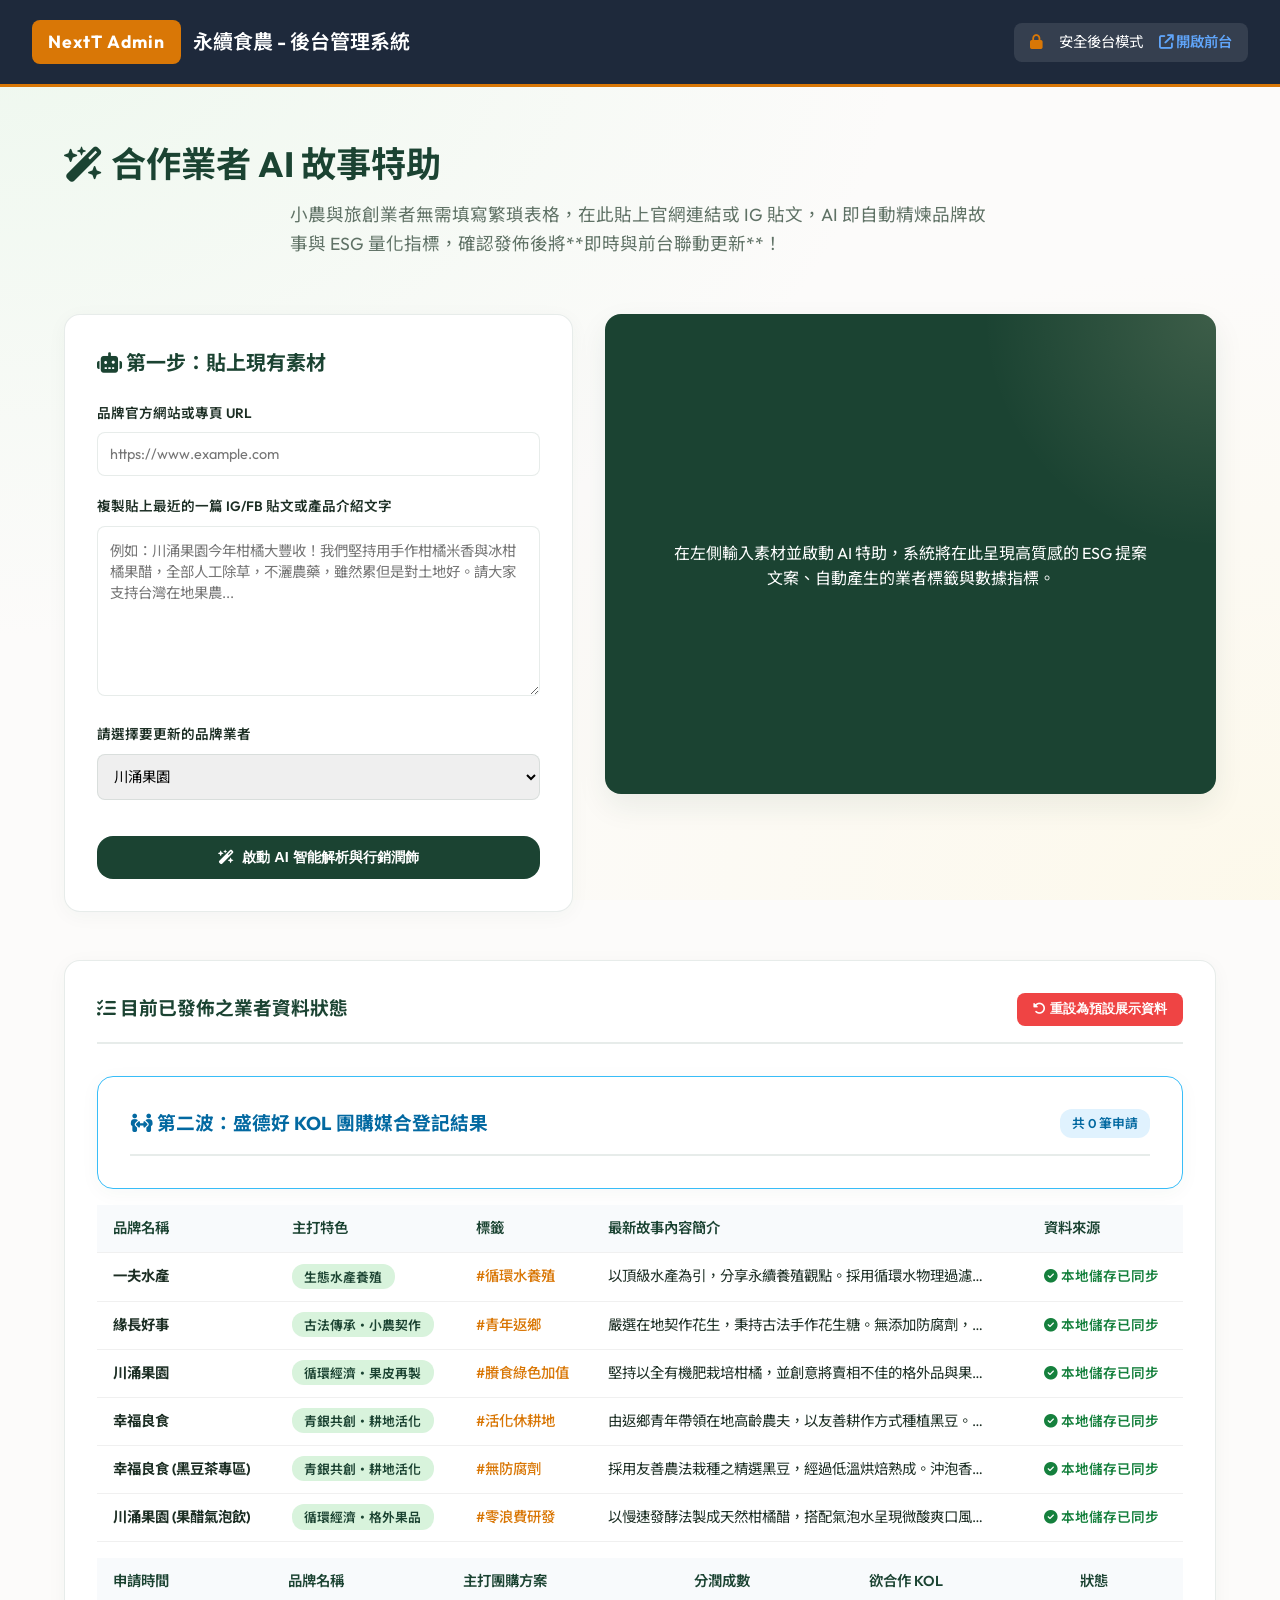
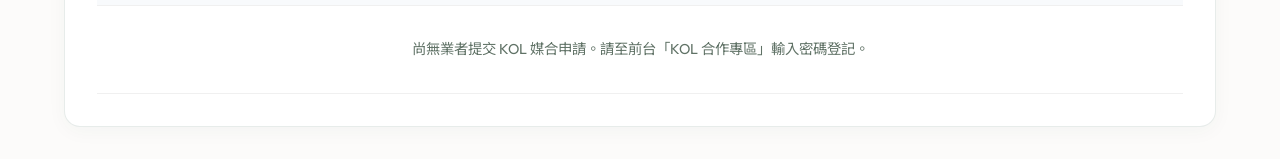
==== admin.html @ 6b3a1a7a "Initial commit - NextT sustainable salon" ====
<!DOCTYPE html>
<html lang="zh-TW">
<head>
    <meta charset="UTF-8">
    <meta name="viewport" content="width=device-width, initial-scale=1.0">
    <title>【後台管理】NextT 永續食農 AI 故事特助</title>
    <link rel="stylesheet" href="style.css">
    <!-- FontAwesome for icons -->
    <link rel="stylesheet" href="https://cdnjs.cloudflare.com/ajax/libs/font-awesome/6.4.0/css/all.min.css">
    <style>
        /* Admin-specific layout adjustments */
        .admin-header {
            background: #1e293b;
            color: white;
            border-bottom: 3px solid var(--accent-orange);
        }
        .admin-header .logo-badge {
            background: var(--accent-orange);
        }
        .admin-header .logo-title {
            color: white;
        }
        .admin-container {
            max-width: 1200px;
            margin: 2rem auto;
            padding: 0 1.5rem;
        }
        .admin-nav-info {
            display: flex;
            align-items: center;
            gap: 1rem;
            font-size: 0.9rem;
            background: rgba(255,255,255,0.1);
            padding: 0.5rem 1rem;
            border-radius: var(--radius-sm);
        }
        .current-brands-list {
            margin-top: 3rem;
            background: white;
            border: 1px solid var(--border-color);
            border-radius: var(--radius-md);
            padding: 2rem;
            box-shadow: var(--shadow-subtle);
        }
        .brands-table {
            width: 100%;
            border-collapse: collapse;
            margin-top: 1rem;
            font-size: 0.9rem;
        }
        .brands-table th, .brands-table td {
            text-align: left;
            padding: 0.75rem 1rem;
            border-bottom: 1px solid #f0f0f0;
        }
        .brands-table th {
            background: #f8fafc;
            color: var(--primary);
            font-weight: 600;
        }
        .reset-btn {
            background: #ef4444;
            color: white;
            padding: 0.5rem 1rem;
            border-radius: var(--radius-sm);
            border: none;
            cursor: pointer;
            font-size: 0.8rem;
            font-weight: 600;
            transition: var(--transition-smooth);
        }
        .reset-btn:hover {
            background: #dc2626;
        }
    </style>
</head>
<body>

    <header class="admin-header">
        <div class="logo-container">
            <span class="logo-badge">NextT Admin</span>
            <span class="logo-title">永續食農 - 後台管理系統</span>
        </div>
        <div class="admin-nav-info">
            <i class="fa-solid fa-lock" style="color: var(--accent-orange);"></i>
            <span>安全後台模式</span>
            <a href="index.html" target="_blank" style="color: #60a5fa; text-decoration: none; font-weight: 600;">
                <i class="fa-solid fa-arrow-up-right-from-square"></i> 開啟前台
            </a>
        </div>
    </header>

    <div class="admin-container">
        <div class="hero" style="margin-bottom: 2rem; text-align: left; padding: 1.5rem 0;">
            <h1 style="font-size: 2.2rem; color: var(--primary);"><i class="fa-solid fa-wand-magic-sparkles"></i> 合作業者 AI 故事特助</h1>
            <p>小農與旅創業者無需填寫繁瑣表格，在此貼上官網連結或 IG 貼文，AI 即自動精煉品牌故事與 ESG 量化指標，確認發佈後將**即時與前台聯動更新**！</p>
        </div>
        
        <div class="ai-portal-grid">
            <!-- Inputs -->
            <div class="ai-input-card">
                <h3><i class="fa-solid fa-robot"></i> 第一步：貼上現有素材</h3>
                <div class="form-group">
                    <label for="ai-web-url">品牌官方網站或專頁 URL</label>
                    <input type="url" class="form-input-text" id="ai-web-url" placeholder="https://www.example.com">
                </div>
                <div class="form-group">
                    <label for="ai-ig-post">複製貼上最近的一篇 IG/FB 貼文或產品介紹文字</label>
                    <textarea class="form-input-text" id="ai-ig-post" rows="8" placeholder="例如：川涌果園今年柑橘大豐收！我們堅持用手作柑橘米香與冰柑橘果醋，全部人工除草，不灑農藥，雖然累但是對土地好。請大家支持台灣在地果農..."></textarea>
                </div>
                
                <!-- Target Brand Selector -->
                <div class="form-group" style="margin-top: 1rem;">
                    <label for="ai-brand-target">請選擇要更新的品牌業者</label>
                    <select class="form-input-text" id="ai-brand-target">
                        <option value="chuanyong">川涌果園</option>
                        <option value="yufu">一夫水產</option>
                        <option value="yunchang">緣長好事</option>
                        <option value="xingfu">幸福良食</option>
                        <option value="xingfu-tea">幸福良食 (黑豆茶)</option>
                        <option value="chuanyong-vinegar">川涌果園 (果醋)</option>
                    </select>
                </div>
                
                <button class="btn btn-primary" id="ai-run-btn" style="width: 100%; margin-top: 1rem;">
                    <i class="fa-solid fa-wand-magic-sparkles"></i> 啟動 AI 智能解析與行銷潤飾
                </button>
            </div>
            
            <!-- Output Display -->
            <div class="ai-output-card" id="ai-output-card">
                <!-- Empty State -->
                <div class="ai-empty-state" id="ai-empty-state">
                    <i class="fa-solid fa-sparkles"></i>
                    <p>在左側輸入素材並啟動 AI 特助，系統將在此呈現高質感的 ESG 提案文案、自動產生的業者標籤與數據指標。</p>
                </div>
                
                <!-- Loading State -->
                <div class="ai-loading-state" id="ai-loading-state">
                    <div class="ai-loading-spinner"></div>
                    <h4>AI 正在閱讀您的官網與分析 IG 貼文...</h4>
                    <p style="font-size: 0.85rem; opacity: 0.8; margin-top: 0.5rem;">提取核心價值 -> 精煉 B2B 文案 -> 對應 ESG 量化指標</p>
                </div>
                
                <!-- Results State -->
                <div class="ai-results-state" id="ai-results-state">
                    <div class="ai-output-title">
                        <i class="fa-solid fa-circle-check" style="color: var(--accent-orange-light);"></i> AI 智能生成品牌報告
                    </div>
                    
                    <div class="diff-container">
                        <div class="diff-label">原輸入素材摘要</div>
                        <div class="diff-content" id="ai-original-summary" style="opacity: 0.7; font-size: 0.85rem;"></div>
                    </div>
                    
                    <div class="diff-container">
                        <div class="diff-label">AI 潤飾後：B2B & ESG 故事行銷文案</div>
                        <div class="diff-content" id="ai-refined-story" style="font-weight: 500;"></div>
                    </div>
                    
                    <div class="diff-container">
                        <div class="diff-label">AI 自動萃取的 ESG 特色標籤</div>
                        <div class="diff-tags" id="ai-generated-tags"></div>
                    </div>
                    
                    <div class="diff-container">
                        <div class="diff-label">AI 量化 ESG 目標對應</div>
                        <div class="diff-content" id="ai-esg-goals" style="font-size: 0.85rem;"></div>
                    </div>
                    
                    <button class="btn btn-accent" id="ai-save-btn" style="align-self: flex-end;">
                        <i class="fa-solid fa-cloud-arrow-up"></i> 確認發佈並更新前台
                    </button>
                </div>
            </div>
        </div>

        <!-- Brands Management Dashboard -->
        <div class="current-brands-list">
            <div style="display: flex; justify-content: space-between; align-items: center; border-bottom: 2px solid var(--border-color); padding-bottom: 1rem;">
                <h3 style="color: var(--primary);"><i class="fa-solid fa-list-check"></i> 目前已發佈之業者資料狀態</h3>
                <button class="reset-btn" id="reset-db-btn"><i class="fa-solid fa-rotate-left"></i> 重設為預設展示資料</button>
            </div>
            
            <table class="brands-table">
                <thead>
                    <tr>
                        <th>品牌名稱</th>
                        <th>主打特色</th>
                        <th>標籤</th>
                        <th>最新故事內容簡介</th>
                        <th>資料來源</th>
                    </tr>
                </thead>
                <tbody id="admin-brands-table-body">
                    <!-- Loaded dynamically -->
                </tbody>
        </div>

        <!-- KOL Matchmaking Requests Table -->
        <div class="current-brands-list" style="margin-top: 2rem; border-color: #38bdf8;">
            <div style="display: flex; justify-content: space-between; align-items: center; border-bottom: 2px solid var(--border-color); padding-bottom: 1rem;">
                <h3 style="color: #0369a1;"><i class="fa-solid fa-people-arrows"></i> 第二波：盛德好 KOL 團購媒合登記結果</h3>
                <span style="font-size: 0.8rem; background: #e0f2fe; color: #0369a1; padding: 0.25rem 0.75rem; border-radius: 12px; font-weight: 600;" id="kol-reg-count">共 0 筆申請</span>
            </div>
            
            <table class="brands-table">
                <thead>
                    <tr>
                        <th>申請時間</th>
                        <th>品牌名稱</th>
                        <th>主打團購方案</th>
                        <th>分潤成數</th>
                        <th>欲合作 KOL</th>
                        <th>狀態</th>
                    </tr>
                </thead>
                <tbody id="admin-kol-table-body">
                    <tr>
                        <td colspan="6" style="text-align: center; color: var(--text-muted); padding: 2rem;">尚無業者提交 KOL 媒合申請。請至前台「KOL合作專區」輸入密碼登記。</td>
                    </tr>
                </tbody>
            </table>
        </div>
    </div>

    <script src="app.js"></script>
</body>
</html>
---- style.css ----
/* Design System & Base Styles for NextT Sustainable Table Showcase */
@import url('https://fonts.googleapis.com/css2?family=Outfit:wght@300;400;500;600;700&family=Noto+Sans+TC:wght@300;400;500;700&display=swap');

:root {
    --font-primary: 'Outfit', 'Noto Sans TC', sans-serif;
    
    /* Color Palette - Premium Organic & Earthy */
    --bg-main: #fcfbfa;
    --bg-card: rgba(255, 255, 255, 0.75);
    --bg-dark-card: #152918;
    --primary: #1b4332;       /* Deep Forest Green */
    --primary-medium: #2d6a4f;
    --primary-light: #d8f3dc;
    --primary-glow: rgba(45, 106, 79, 0.15);
    --accent-orange: #d97706;  /* Amber/Orange for accents */
    --accent-orange-light: #fef3c7;
    --text-main: #1c2e24;
    --text-muted: #607266;
    --text-light: #ffffff;
    --border-color: rgba(27, 67, 50, 0.1);
    
    /* UI Tokens */
    --radius-sm: 8px;
    --radius-md: 16px;
    --radius-lg: 24px;
    --transition-smooth: all 0.3s cubic-bezier(0.4, 0, 0.2, 1);
    --shadow-subtle: 0 4px 20px rgba(27, 67, 50, 0.04);
    --shadow-medium: 0 12px 30px rgba(27, 67, 50, 0.08);
    --glass-blur: blur(12px);
}

* {
    margin: 0;
    padding: 0;
    box-sizing: border-box;
}

body {
    font-family: var(--font-primary);
    background-color: var(--bg-main);
    color: var(--text-main);
    line-height: 1.6;
    overflow-x: hidden;
    background-image: 
        radial-gradient(at 0% 0%, rgba(216, 243, 220, 0.4) 0px, transparent 50%),
        radial-gradient(at 100% 100%, rgba(254, 243, 199, 0.3) 0px, transparent 50%);
    background-attachment: fixed;
}

/* Header & Navigation */
header {
    background: rgba(252, 251, 250, 0.8);
    backdrop-filter: var(--glass-blur);
    border-bottom: 1px solid var(--border-color);
    position: sticky;
    top: 0;
    z-index: 100;
    padding: 1.25rem 2rem;
    display: flex;
    justify-content: space-between;
    align-items: center;
}

.logo-container {
    display: flex;
    align-items: center;
    gap: 0.75rem;
}

.logo-badge {
    background: var(--primary);
    color: var(--text-light);
    font-weight: 700;
    padding: 0.5rem 1rem;
    border-radius: var(--radius-sm);
    font-size: 1.1rem;
    letter-spacing: 1px;
}

.logo-title {
    font-size: 1.25rem;
    font-weight: 600;
    color: var(--primary);
}

nav {
    display: flex;
    gap: 0.5rem;
    background: rgba(27, 67, 50, 0.05);
    padding: 0.35rem;
    border-radius: var(--radius-md);
}

.nav-tab {
    padding: 0.6rem 1.25rem;
    border: none;
    background: transparent;
    color: var(--text-muted);
    font-weight: 500;
    font-size: 0.95rem;
    cursor: pointer;
    border-radius: calc(var(--radius-md) - 4px);
    transition: var(--transition-smooth);
    display: flex;
    align-items: center;
    gap: 0.5rem;
}

.nav-tab:hover {
    color: var(--primary);
}

.nav-tab.active {
    background: var(--text-light);
    color: var(--primary);
    box-shadow: var(--shadow-subtle);
}

/* Main Container */
main {
    max-width: 1400px;
    margin: 0 auto;
    padding: 2rem;
}

.tab-content {
    display: none;
}

.tab-content.active {
    display: block;
    animation: fadeIn 0.5s ease;
}

@keyframes fadeIn {
    from { opacity: 0; transform: translateY(10px); }
    to { opacity: 1; transform: translateY(0); }
}

/* Hero Section */
.hero {
    text-align: center;
    margin-bottom: 3rem;
    padding: 2.5rem 1rem;
}

.hero h1 {
    font-size: 2.75rem;
    font-weight: 700;
    color: var(--primary);
    margin-bottom: 1rem;
    line-height: 1.2;
}

.hero p {
    font-size: 1.1rem;
    color: var(--text-muted);
    max-width: 700px;
    margin: 0 auto;
}

/* Interactive Table Section */
.interactive-table-section {
    background: var(--bg-card);
    backdrop-filter: var(--glass-blur);
    border: 1px solid var(--border-color);
    border-radius: var(--radius-lg);
    padding: 3rem;
    margin-bottom: 3rem;
    box-shadow: var(--shadow-medium);
    position: relative;
    overflow: hidden;
}

.table-title-box {
    text-align: center;
    margin-bottom: 2rem;
}

.table-title-box h2 {
    font-size: 1.75rem;
    color: var(--primary);
}

/* Dining Table SVG & Hotspot Layout */
.dining-table-container {
    position: relative;
    width: 100%;
    max-width: 800px;
    height: 400px;
    margin: 0 auto;
    background: radial-gradient(circle, #f2efe9 30%, transparent 70%);
    border-radius: 50%;
    display: flex;
    justify-content: center;
    align-items: center;
    border: 8px solid rgba(27, 67, 50, 0.03);
}

.table-surface {
    position: absolute;
    width: 90%;
    height: 90%;
    border-radius: 50%;
    background: #faf7f2;
    border: 2px dashed rgba(27, 67, 50, 0.15);
    box-shadow: inset 0 0 40px rgba(27, 67, 50, 0.05);
    display: flex;
    justify-content: center;
    align-items: center;
}

.center-decor {
    width: 120px;
    height: 120px;
    border-radius: 50%;
    background: #e9e3d9;
    border: 2px solid rgba(27, 67, 50, 0.08);
    display: flex;
    flex-direction: column;
    justify-content: center;
    align-items: center;
    text-align: center;
    font-size: 0.8rem;
    font-weight: 500;
    color: var(--primary-medium);
}

.center-decor i {
    font-size: 1.5rem;
    margin-bottom: 0.25rem;
}

/* Hotspots on the Table */
.hotspot {
    position: absolute;
    width: 60px;
    height: 60px;
    border-radius: 50%;
    background: var(--text-light);
    border: 2px solid var(--primary-medium);
    cursor: pointer;
    transition: var(--transition-smooth);
    display: flex;
    justify-content: center;
    align-items: center;
    box-shadow: 0 4px 15px rgba(27, 67, 50, 0.1);
    z-index: 10;
}

.hotspot:hover, .hotspot.active {
    transform: scale(1.15);
    border-color: var(--accent-orange);
    box-shadow: 0 0 20px rgba(217, 119, 6, 0.4);
}

.hotspot-icon {
    font-size: 1.5rem;
}

.hotspot-label {
    position: absolute;
    bottom: -28px;
    white-space: nowrap;
    background: var(--primary);
    color: var(--text-light);
    font-size: 0.75rem;
    padding: 0.2rem 0.6rem;
    border-radius: 12px;
    font-weight: 500;
    opacity: 0.85;
    transition: var(--transition-smooth);
}

.hotspot:hover .hotspot-label, .hotspot.active .hotspot-label {
    background: var(--accent-orange);
    opacity: 1;
}

/* Specific positions on circular table */
.hs-shrimp { top: 15%; left: 25%; }
.hs-peanut { top: 15%; right: 25%; }
.hs-rice { bottom: 15%; left: 22%; }
.hs-blackbean { bottom: 15%; right: 22%; }
.hs-tea { top: 45%; right: 8%; }
.hs-vinegar { top: 45%; left: 8%; }

/* Info display block next to table */
.table-interactive-row {
    display: grid;
    grid-template-columns: 1.5fr 1fr;
    gap: 3rem;
    align-items: center;
}

@media (max-width: 1000px) {
    .table-interactive-row {
        grid-template-columns: 1fr;
        gap: 2rem;
    }
}

.brand-detail-card {
    background: #ffffff;
    border: 1px solid var(--border-color);
    border-radius: var(--radius-md);
    padding: 2rem;
    min-height: 320px;
    display: flex;
    flex-direction: column;
    justify-content: space-between;
    box-shadow: var(--shadow-subtle);
    transition: var(--transition-smooth);
}

.brand-detail-header {
    display: flex;
    justify-content: space-between;
    align-items: start;
    margin-bottom: 1rem;
}

.brand-badge {
    background: var(--primary-light);
    color: var(--primary);
    padding: 0.3rem 0.8rem;
    border-radius: 12px;
    font-size: 0.8rem;
    font-weight: 600;
}

.brand-detail-card h3 {
    font-size: 1.5rem;
    color: var(--primary);
    margin-top: 0.5rem;
}

.brand-detail-card p.description {
    color: var(--text-muted);
    font-size: 0.95rem;
    margin-bottom: 1.5rem;
    flex-grow: 1;
}

.brand-esg-metrics {
    display: flex;
    gap: 1rem;
    margin-bottom: 1.5rem;
    padding: 0.75rem;
    background: rgba(27, 67, 50, 0.03);
    border-radius: var(--radius-sm);
}

.metric-pill {
    flex: 1;
    text-align: center;
}

.metric-pill-val {
    font-weight: 700;
    color: var(--accent-orange);
    font-size: 1.1rem;
}

.metric-pill-lbl {
    font-size: 0.7rem;
    color: var(--text-muted);
}

.brand-card-footer {
    display: flex;
    gap: 0.75rem;
}

/* Buttons */
.btn {
    padding: 0.75rem 1.5rem;
    border-radius: var(--radius-md);
    font-weight: 600;
    font-size: 0.9rem;
    cursor: pointer;
    border: none;
    transition: var(--transition-smooth);
    display: inline-flex;
    align-items: center;
    justify-content: center;
    gap: 0.5rem;
    text-decoration: none;
}

.btn-primary {
    background: var(--primary);
    color: var(--text-light);
}

.btn-primary:hover {
    background: var(--primary-medium);
    transform: translateY(-2px);
    box-shadow: 0 4px 15px rgba(27, 67, 50, 0.2);
}

.btn-outline {
    background: transparent;
    border: 1px solid var(--primary);
    color: var(--primary);
}

.btn-outline:hover {
    background: rgba(27, 67, 50, 0.05);
}

.btn-accent {
    background: var(--accent-orange);
    color: var(--text-light);
}

.btn-accent:hover {
    background: #c2410c;
    transform: translateY(-2px);
    box-shadow: 0 4px 15px rgba(217, 119, 6, 0.2);
}

/* Catalog and Cart Split */
.catalog-container {
    display: grid;
    grid-template-columns: 2.2fr 1fr;
    gap: 2rem;
    align-items: start;
}

@media (max-width: 1000px) {
    .catalog-container {
        grid-template-columns: 1fr;
    }
}

.product-grid {
    display: grid;
    grid-template-columns: repeat(auto-fill, minmax(280px, 1fr));
    gap: 1.5rem;
}

.product-card {
    background: #ffffff;
    border: 1px solid var(--border-color);
    border-radius: var(--radius-md);
    overflow: hidden;
    box-shadow: var(--shadow-subtle);
    transition: var(--transition-smooth);
    display: flex;
    flex-direction: column;
}

.product-card:hover {
    transform: translateY(-6px);
    box-shadow: var(--shadow-medium);
}

.product-image {
    height: 180px;
    background: #f0f2f0;
    position: relative;
    overflow: hidden;
    display: flex;
    align-items: center;
    justify-content: center;
}

.product-image img {
    width: 100%;
    height: 100%;
    object-fit: cover;
}

.video-badge-overlay {
    position: absolute;
    top: 10px;
    right: 10px;
    background: rgba(220, 38, 38, 0.9);
    color: white;
    padding: 0.25rem 0.5rem;
    border-radius: 4px;
    font-size: 0.7rem;
    font-weight: 600;
    display: flex;
    align-items: center;
    gap: 0.25rem;
    cursor: pointer;
}

.product-info {
    padding: 1.25rem;
    display: flex;
    flex-direction: column;
    flex-grow: 1;
}

.product-brand {
    font-size: 0.75rem;
    color: var(--text-muted);
    font-weight: 600;
    text-transform: uppercase;
    letter-spacing: 0.5px;
}

.product-title {
    font-size: 1.15rem;
    color: var(--primary);
    margin: 0.25rem 0 0.5rem 0;
    font-weight: 600;
}

.product-desc {
    font-size: 0.85rem;
    color: var(--text-muted);
    margin-bottom: 1rem;
    flex-grow: 1;
}

.product-esg-lbl {
    background: #f4f6f4;
    color: var(--primary-medium);
    padding: 0.2rem 0.5rem;
    border-radius: 4px;
    font-size: 0.75rem;
    display: inline-block;
    align-self: flex-start;
    margin-bottom: 1rem;
    border: 1px solid rgba(27, 67, 50, 0.05);
}

.product-footer {
    display: flex;
    justify-content: space-between;
    align-items: center;
}

.product-price {
    font-size: 1.2rem;
    font-weight: 700;
    color: var(--text-main);
}

/* Cart Panel */
.cart-panel {
    background: var(--bg-card);
    backdrop-filter: var(--glass-blur);
    border: 1px solid var(--border-color);
    border-radius: var(--radius-md);
    padding: 1.5rem;
    box-shadow: var(--shadow-medium);
    position: sticky;
    top: 100px;
}

.cart-header {
    border-bottom: 1px solid var(--border-color);
    padding-bottom: 1rem;
    margin-bottom: 1rem;
    display: flex;
    justify-content: space-between;
    align-items: center;
}

.cart-title {
    font-size: 1.15rem;
    color: var(--primary);
    font-weight: 600;
}

.cart-count {
    background: var(--accent-orange);
    color: white;
    padding: 0.15rem 0.5rem;
    border-radius: 10px;
    font-size: 0.75rem;
    font-weight: 600;
}

.cart-items {
    max-height: 240px;
    overflow-y: auto;
    margin-bottom: 1.5rem;
}

.cart-item {
    display: grid;
    grid-template-columns: 2.5fr 1fr;
    gap: 0.5rem;
    padding: 0.75rem 0;
    border-bottom: 1px solid rgba(27, 67, 50, 0.05);
    align-items: center;
}

.cart-item-name {
    font-size: 0.85rem;
    font-weight: 500;
}

.cart-item-action {
    display: flex;
    align-items: center;
    justify-content: flex-end;
    gap: 0.5rem;
}

.cart-remove-btn {
    border: none;
    background: transparent;
    color: #ef4444;
    cursor: pointer;
    font-size: 0.8rem;
}

.cart-impact-meter {
    background: var(--primary-light);
    border-radius: var(--radius-sm);
    padding: 1rem;
    margin-bottom: 1.5rem;
    border: 1px solid rgba(27, 67, 50, 0.1);
}

.cart-impact-title {
    font-size: 0.85rem;
    font-weight: 600;
    color: var(--primary);
    margin-bottom: 0.5rem;
    display: flex;
    align-items: center;
    gap: 0.25rem;
}

.cart-impact-list {
    font-size: 0.8rem;
    color: var(--text-main);
    list-style: none;
}

.cart-impact-list li {
    margin-bottom: 0.25rem;
    display: flex;
    justify-content: space-between;
}

.cart-checkout-box {
    display: flex;
    flex-direction: column;
    gap: 0.75rem;
}

.cart-input {
    width: 100%;
    padding: 0.6rem;
    border: 1px solid var(--border-color);
    border-radius: var(--radius-sm);
    font-size: 0.85rem;
    font-family: var(--font-primary);
}

/* Video Modal */
.modal {
    display: none;
    position: fixed;
    top: 0;
    left: 0;
    width: 100%;
    height: 100%;
    background: rgba(27, 67, 50, 0.6);
    backdrop-filter: blur(4px);
    z-index: 1000;
    justify-content: center;
    align-items: center;
    padding: 1rem;
}

.modal.active {
    display: flex;
}

.modal-content {
    background: white;
    border-radius: var(--radius-md);
    width: 100%;
    max-width: 700px;
    overflow: hidden;
    box-shadow: 0 20px 50px rgba(0,0,0,0.3);
    position: relative;
}

.modal-close {
    position: absolute;
    top: 15px;
    right: 15px;
    background: rgba(0,0,0,0.5);
    border: none;
    color: white;
    width: 32px;
    height: 32px;
    border-radius: 50%;
    cursor: pointer;
    display: flex;
    align-items: center;
    justify-content: center;
    font-size: 1rem;
    z-index: 10;
    transition: var(--transition-smooth);
}

.modal-close:hover {
    background: var(--accent-orange);
}

.video-container {
    position: relative;
    padding-bottom: 56.25%; /* 16:9 */
    height: 0;
}

.video-container iframe {
    position: absolute;
    top: 0;
    left: 0;
    width: 100%;
    height: 100%;
}

/* Dashboard Section */
.dashboard-grid {
    display: grid;
    grid-template-columns: repeat(4, 1fr);
    gap: 1.5rem;
    margin-bottom: 3rem;
}

@media (max-width: 1100px) {
    .dashboard-grid {
        grid-template-columns: repeat(2, 1fr);
    }
}

@media (max-width: 600px) {
    .dashboard-grid {
        grid-template-columns: 1fr;
    }
}

.dash-card {
    background: #ffffff;
    border: 1px solid var(--border-color);
    border-radius: var(--radius-md);
    padding: 1.5rem;
    box-shadow: var(--shadow-subtle);
    display: flex;
    flex-direction: column;
    justify-content: space-between;
    transition: var(--transition-smooth);
}

.dash-card:hover {
    transform: translateY(-4px);
    box-shadow: var(--shadow-medium);
}

.dash-card-header {
    display: flex;
    justify-content: space-between;
    align-items: center;
    color: var(--text-muted);
    font-size: 0.85rem;
    font-weight: 500;
}

.dash-card-icon {
    font-size: 1.5rem;
    color: var(--primary-medium);
}

.dash-card-body {
    margin: 1rem 0;
}

.dash-card-val {
    font-size: 2.25rem;
    font-weight: 700;
    color: var(--primary);
    line-height: 1.1;
}

.dash-card-unit {
    font-size: 0.9rem;
    color: var(--text-muted);
    font-weight: 400;
    margin-left: 0.25rem;
}

.dash-card-footer {
    font-size: 0.75rem;
    color: var(--primary-medium);
    display: flex;
    align-items: center;
    gap: 0.25rem;
}

.dashboard-row-two {
    display: grid;
    grid-template-columns: 1fr 1fr;
    gap: 2rem;
}

@media (max-width: 900px) {
    .dashboard-row-two {
        grid-template-columns: 1fr;
    }
}

.chart-card {
    background: #ffffff;
    border: 1px solid var(--border-color);
    border-radius: var(--radius-md);
    padding: 2rem;
    box-shadow: var(--shadow-subtle);
    min-height: 350px;
}

.chart-card h3 {
    color: var(--primary);
    font-size: 1.15rem;
    margin-bottom: 1.5rem;
}

.mock-bar-chart {
    display: flex;
    flex-direction: column;
    gap: 1.25rem;
    margin-top: 1rem;
}

.bar-row {
    display: flex;
    flex-direction: column;
    gap: 0.35rem;
}

.bar-label-container {
    display: flex;
    justify-content: space-between;
    font-size: 0.85rem;
}

.bar-bg {
    height: 12px;
    background: #f0f2f0;
    border-radius: 6px;
    overflow: hidden;
}

.bar-fill {
    height: 100%;
    background: var(--primary-medium);
    border-radius: 6px;
    width: 0;
    transition: width 1s cubic-bezier(0.4, 0, 0.2, 1);
}

.bar-fill-orange {
    background: var(--accent-orange);
}

/* AI Portal Section */
.ai-portal-grid {
    display: grid;
    grid-template-columns: 1fr 1.2fr;
    gap: 2rem;
    align-items: start;
}

@media (max-width: 1000px) {
    .ai-portal-grid {
        grid-template-columns: 1fr;
    }
}

.ai-input-card {
    background: #ffffff;
    border: 1px solid var(--border-color);
    border-radius: var(--radius-md);
    padding: 2rem;
    box-shadow: var(--shadow-subtle);
}

.ai-input-card h3 {
    color: var(--primary);
    font-size: 1.25rem;
    margin-bottom: 1.5rem;
}

.form-group {
    margin-bottom: 1.25rem;
}

.form-group label {
    display: block;
    font-size: 0.85rem;
    font-weight: 600;
    color: var(--text-main);
    margin-bottom: 0.5rem;
}

.form-input-text {
    width: 100%;
    padding: 0.75rem;
    border: 1px solid var(--border-color);
    border-radius: var(--radius-sm);
    font-family: var(--font-primary);
    font-size: 0.9rem;
    outline: none;
}

.form-input-text:focus {
    border-color: var(--primary-medium);
    box-shadow: 0 0 0 2px var(--primary-glow);
}

.ai-output-card {
    background: var(--primary);
    color: var(--text-light);
    border-radius: var(--radius-md);
    padding: 2rem;
    box-shadow: var(--shadow-medium);
    min-height: 480px;
    display: flex;
    flex-direction: column;
    justify-content: center;
    position: relative;
    overflow: hidden;
}

.ai-output-card::before {
    content: '';
    position: absolute;
    top: -50%;
    right: -50%;
    width: 100%;
    height: 100%;
    background: radial-gradient(circle, rgba(254, 243, 199, 0.15) 0%, transparent 60%);
    pointer-events: none;
}

.ai-empty-state {
    text-align: center;
    padding: 2rem;
}

.ai-empty-state i {
    font-size: 3rem;
    margin-bottom: 1rem;
    opacity: 0.8;
}

.ai-loading-state {
    display: none;
    text-align: center;
}

.ai-loading-spinner {
    border: 4px solid rgba(255,255,255,0.1);
    border-left: 4px solid white;
    border-radius: 50%;
    width: 40px;
    height: 40px;
    animation: spin 1s linear infinite;
    margin: 0 auto 1.5rem auto;
}

@keyframes spin {
    0% { transform: rotate(0deg); }
    100% { transform: rotate(360deg); }
}

.ai-results-state {
    display: none;
    flex-direction: column;
    gap: 1.5rem;
    animation: fadeIn 0.5s ease;
}

.ai-output-title {
    font-size: 1.5rem;
    font-weight: 700;
    border-bottom: 1px solid rgba(255,255,255,0.15);
    padding-bottom: 0.75rem;
}

.diff-container {
    background: rgba(255,255,255,0.06);
    border-radius: var(--radius-sm);
    padding: 1rem;
    border: 1px solid rgba(255,255,255,0.1);
}

.diff-label {
    font-size: 0.75rem;
    font-weight: 600;
    color: var(--accent-orange-light);
    margin-bottom: 0.25rem;
    text-transform: uppercase;
}

.diff-content {
    font-size: 0.9rem;
    line-height: 1.5;
}

.diff-tags {
    display: flex;
    flex-wrap: wrap;
    gap: 0.5rem;
    margin-top: 0.5rem;
}

.diff-tag-pill {
    background: rgba(255,255,255,0.15);
    padding: 0.2rem 0.6rem;
    border-radius: 12px;
    font-size: 0.75rem;
}
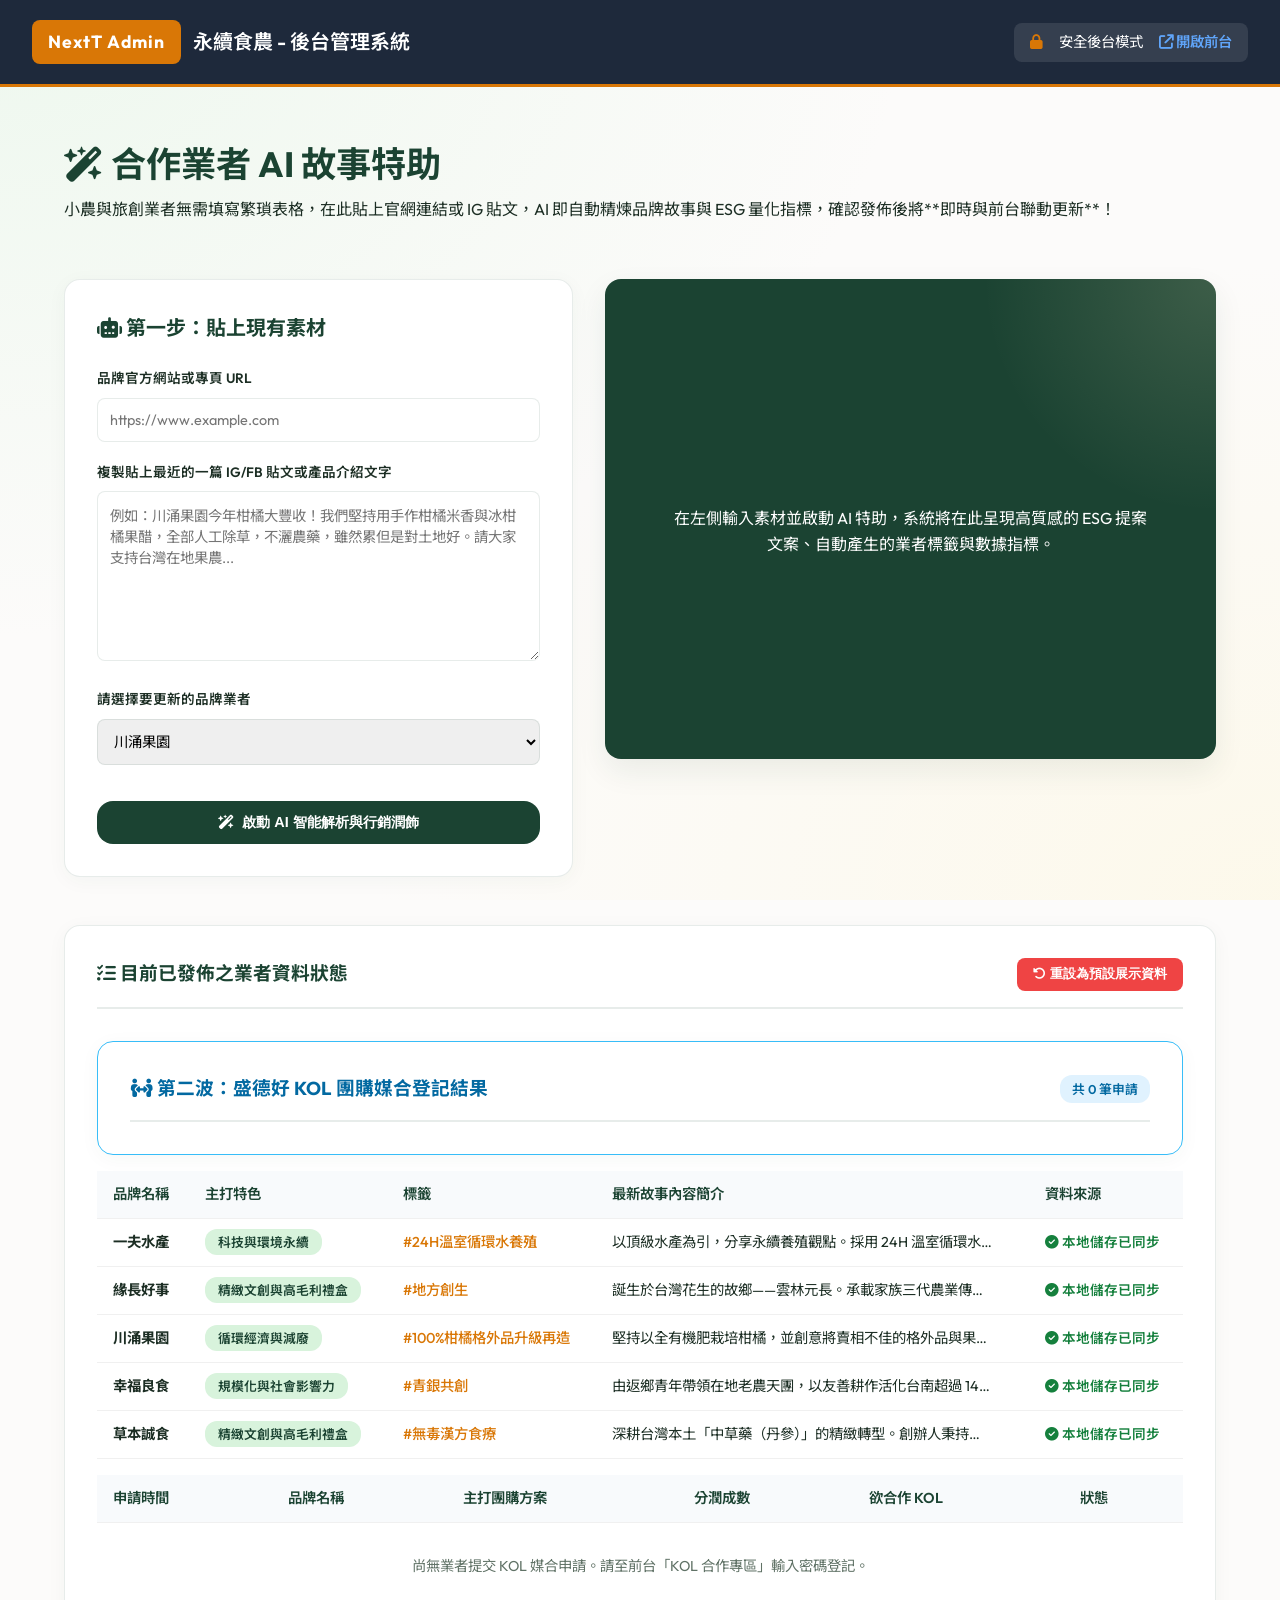
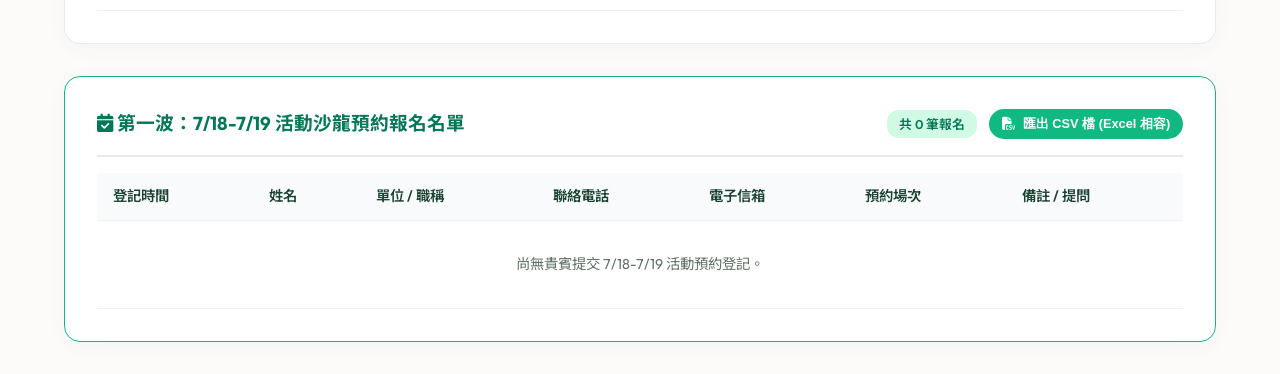
==== commit 10757f78: "Restructured homepage layout, integrated Salon rundown/RSVP/DMs, updated B2B 3+2 grid layout with he" ====
--- a/admin.html
+++ b/admin.html
@@ -4,6 +4,7 @@
     <meta charset="UTF-8">
     <meta name="viewport" content="width=device-width, initial-scale=1.0">
     <title>【後台管理】NextT 永續食農 AI 故事特助</title>
+    <meta name="robots" content="noindex, nofollow, noarchive">
     <link rel="stylesheet" href="style.css">
     <!-- FontAwesome for icons -->
     <link rel="stylesheet" href="https://cdnjs.cloudflare.com/ajax/libs/font-awesome/6.4.0/css/all.min.css">
@@ -222,6 +223,38 @@
                 </tbody>
             </table>
         </div>
+
+        <!-- RSVP Reservations Table -->
+        <div class="current-brands-list" style="margin-top: 2rem; border-color: #10b981;">
+            <div style="display: flex; justify-content: space-between; align-items: center; border-bottom: 2px solid var(--border-color); padding-bottom: 1rem;">
+                <h3 style="color: #047857;"><i class="fa-solid fa-calendar-check"></i> 第一波：7/18-7/19 活動沙龍預約報名名單</h3>
+                <div style="display: flex; gap: 0.75rem; align-items: center;">
+                    <span style="font-size: 0.8rem; background: #d1fae5; color: #047857; padding: 0.25rem 0.75rem; border-radius: 12px; font-weight: 600;" id="rsvp-reg-count">共 0 筆報名</span>
+                    <button class="btn btn-primary" id="export-rsvp-csv-btn" style="padding: 0.4rem 0.8rem; font-size: 0.8rem; background: #10b981; border: none; cursor: pointer;">
+                        <i class="fa-solid fa-file-csv"></i> 匯出 CSV 檔 (Excel 相容)
+                    </button>
+                </div>
+            </div>
+            
+            <table class="brands-table">
+                <thead>
+                    <tr>
+                        <th>登記時間</th>
+                        <th>姓名</th>
+                        <th>單位 / 職稱</th>
+                        <th>聯絡電話</th>
+                        <th>電子信箱</th>
+                        <th>預約場次</th>
+                        <th>備註 / 提問</th>
+                    </tr>
+                </thead>
+                <tbody id="admin-rsvp-table-body">
+                    <tr>
+                        <td colspan="7" style="text-align: center; color: var(--text-muted); padding: 2rem;">尚無貴賓提交 7/18-7/19 活動預約登記。</td>
+                    </tr>
+                </tbody>
+            </table>
+        </div>
     </div>
 
     <script src="app.js"></script>
--- a/style.css
+++ b/style.css
@@ -140,23 +140,36 @@
 /* Hero Section */
 .hero {
     text-align: center;
-    margin-bottom: 3rem;
-    padding: 2.5rem 1rem;
+    margin-bottom: 1.5rem;
+    padding: 1.5rem 1rem;
 }
 
 .hero h1 {
-    font-size: 2.75rem;
+    font-size: 2.5rem;
     font-weight: 700;
     color: var(--primary);
-    margin-bottom: 1rem;
+    margin-bottom: 0.75rem;
     line-height: 1.2;
 }
 
-.hero p {
-    font-size: 1.1rem;
+.hero-subtitle {
+    font-size: 1.25rem !important;
+    font-weight: 600;
+    color: var(--accent-orange);
+    margin-top: 0.25rem;
+    margin-bottom: 0.85rem !important;
+    max-width: 850px;
+    margin-left: auto;
+    margin-right: auto;
+    line-height: 1.4;
+}
+
+.hero-desc {
+    font-size: 0.92rem !important;
     color: var(--text-muted);
-    max-width: 700px;
+    max-width: 800px;
     margin: 0 auto;
+    line-height: 1.5;
 }
 
 /* Interactive Table Section */
@@ -277,13 +290,33 @@
     opacity: 1;
 }
 
-/* Specific positions on circular table */
-.hs-shrimp { top: 15%; left: 25%; }
-.hs-peanut { top: 15%; right: 25%; }
-.hs-rice { bottom: 15%; left: 22%; }
-.hs-blackbean { bottom: 15%; right: 22%; }
-.hs-tea { top: 45%; right: 8%; }
-.hs-vinegar { top: 45%; left: 8%; }
+/* Specific positions on circular table for 5 brands */
+.hs-yufu { top: 10%; left: 45%; }
+.hs-yunchang { top: 35%; right: 12%; }
+.hs-xingfu { bottom: 15%; right: 20%; }
+.hs-caoben { bottom: 15%; left: 20%; }
+.hs-chuanyong { top: 35%; left: 12%; }
+
+/* Social Media Button Colors */
+.btn-line {
+    background-color: #06c755 !important;
+    color: white !important;
+    border: none !important;
+}
+.btn-line:hover {
+    background-color: #05b04b !important;
+    box-shadow: 0 4px 12px rgba(6, 199, 85, 0.3) !important;
+}
+
+.btn-facebook {
+    background-color: #1877f2 !important;
+    color: white !important;
+    border: none !important;
+}
+.btn-facebook:hover {
+    background-color: #166fe5 !important;
+    box-shadow: 0 4px 12px rgba(24, 119, 242, 0.3) !important;
+}
 
 /* Info display block next to table */
 .table-interactive-row {
@@ -422,10 +455,7 @@
 
 /* Catalog and Cart Split */
 .catalog-container {
-    display: grid;
-    grid-template-columns: 2.2fr 1fr;
-    gap: 2rem;
-    align-items: start;
+    display: block;
 }
 
 @media (max-width: 1000px) {
@@ -436,8 +466,48 @@
 
 .product-grid {
     display: grid;
-    grid-template-columns: repeat(auto-fill, minmax(280px, 1fr));
+    grid-template-columns: repeat(6, 1fr);
     gap: 1.5rem;
+}
+
+.product-grid > div:nth-child(1),
+.product-grid > div:nth-child(2),
+.product-grid > div:nth-child(3) {
+    grid-column: span 2;
+}
+
+.product-grid > div:nth-child(4) {
+    grid-column: 2 / span 2;
+}
+
+.product-grid > div:nth-child(5) {
+    grid-column: 4 / span 2;
+}
+
+@media (max-width: 900px) {
+    .product-grid {
+        grid-template-columns: repeat(2, 1fr);
+    }
+    .product-grid > div:nth-child(1),
+    .product-grid > div:nth-child(2),
+    .product-grid > div:nth-child(3),
+    .product-grid > div:nth-child(4),
+    .product-grid > div:nth-child(5) {
+        grid-column: span 1 !important;
+    }
+}
+
+@media (max-width: 600px) {
+    .product-grid {
+        grid-template-columns: 1fr;
+    }
+    .product-grid > div:nth-child(1),
+    .product-grid > div:nth-child(2),
+    .product-grid > div:nth-child(3),
+    .product-grid > div:nth-child(4),
+    .product-grid > div:nth-child(5) {
+        grid-column: span 1 !important;
+    }
 }
 
 .product-card {
@@ -1024,3 +1094,657 @@
     border-radius: 12px;
     font-size: 0.75rem;
 }
+
+/* ==================== MORANDI GREY-BLUE THEME & PAIRING CARDS ==================== */
+:root {
+    --morandi-blue-dark: #2c3e50;
+    --morandi-blue-medium: #4f6f8f;
+    --morandi-blue-light: #f4f7f9;
+    --morandi-blue-glow: rgba(79, 111, 143, 0.15);
+    --morandi-border: rgba(79, 111, 143, 0.18);
+}
+
+.pairing-grid {
+    display: flex;
+    flex-direction: column;
+    gap: 2rem;
+    margin-top: 1.5rem;
+}
+
+.pairing-card {
+    background: #ffffff;
+    border: 1px solid var(--morandi-border);
+    border-radius: var(--radius-md);
+    padding: 1.25rem;
+    display: flex;
+    flex-direction: column;
+    gap: 1.25rem;
+    box-shadow: 0 4px 20px rgba(79, 111, 143, 0.04);
+    transition: var(--transition-smooth);
+    overflow: hidden;
+    height: 100%;
+}
+
+.pairing-card:hover {
+    transform: translateY(-4px);
+    box-shadow: 0 12px 30px rgba(79, 111, 143, 0.08);
+    border-color: var(--morandi-blue-medium);
+}
+
+.pairing-visual {
+    border-radius: var(--radius-sm);
+    display: flex;
+    flex-direction: column;
+    justify-content: center;
+    align-items: center;
+    padding: 2rem;
+    text-align: center;
+    color: white;
+    position: relative;
+    overflow: hidden;
+    min-height: 180px;
+    box-shadow: inset 0 0 20px rgba(0,0,0,0.1);
+}
+
+.pairing-visual-title {
+    font-size: 1.1rem;
+    font-weight: 700;
+    margin-bottom: 0.5rem;
+    text-shadow: 0 2px 4px rgba(0,0,0,0.3);
+}
+
+.pairing-visual-concept {
+    font-size: 0.75rem;
+    opacity: 0.9;
+    line-height: 1.4;
+    text-shadow: 0 1px 2px rgba(0,0,0,0.4);
+    max-width: 200px;
+}
+
+.pairing-content {
+    display: flex;
+    flex-direction: column;
+    justify-content: space-between;
+    flex-grow: 1;
+}
+
+.pairing-header {
+    margin-bottom: 1rem;
+}
+
+.pairing-brand {
+    font-size: 0.75rem;
+    color: var(--morandi-blue-medium);
+    font-weight: 700;
+    text-transform: uppercase;
+    letter-spacing: 1px;
+}
+
+.pairing-title {
+    font-size: 1.25rem;
+    color: var(--morandi-blue-dark);
+    margin: 0.25rem 0;
+    font-weight: 700;
+}
+
+.pairing-subtitle {
+    font-size: 0.9rem;
+    color: #475569;
+    font-weight: 500;
+    margin-bottom: 0.5rem;
+}
+
+.pairing-desc {
+    font-size: 0.85rem;
+    color: var(--text-muted);
+    font-style: italic;
+    background: var(--morandi-blue-light);
+    border-left: 3px solid var(--morandi-blue-medium);
+    padding: 0.75rem 1rem;
+    border-radius: 0 var(--radius-sm) var(--radius-sm) 0;
+    margin-bottom: 1rem;
+    line-height: 1.5;
+}
+
+.pairing-footer {
+    display: flex;
+    justify-content: space-between;
+    align-items: center;
+    flex-wrap: wrap;
+    gap: 1rem;
+    margin-top: auto;
+    padding-top: 0.5rem;
+    border-top: 1px dashed rgba(79, 111, 143, 0.1);
+}
+
+.pairing-action-row {
+    display: flex;
+    gap: 0.75rem;
+    align-items: center;
+}
+
+.pairing-btn-redirect {
+    display: inline-flex;
+    align-items: center;
+    gap: 0.35rem;
+    background: var(--morandi-blue-medium);
+    color: white;
+    padding: 0.5rem 1rem;
+    border-radius: var(--radius-sm);
+    font-size: 0.8rem;
+    font-weight: 600;
+    text-decoration: none;
+    transition: var(--transition-smooth);
+    border: none;
+    cursor: pointer;
+}
+
+.pairing-btn-redirect:hover {
+    background: var(--morandi-blue-dark);
+    box-shadow: 0 4px 12px rgba(79, 111, 143, 0.2);
+}
+
+/* Custom pledge checkbox styling */
+.pledge-checkbox-container {
+    display: flex;
+    align-items: center;
+    gap: 0.5rem;
+    background: #ffffff;
+    border: 1px solid var(--morandi-border);
+    padding: 0.45rem 0.85rem;
+    border-radius: var(--radius-sm);
+    font-size: 0.8rem;
+    font-weight: 600;
+    color: var(--morandi-blue-dark);
+    cursor: pointer;
+    transition: var(--transition-smooth);
+    user-select: none;
+}
+
+.pledge-checkbox-container:hover {
+    background: var(--morandi-blue-light);
+    border-color: var(--morandi-blue-medium);
+}
+
+.pledge-checkbox-container.active {
+    background: rgba(16, 185, 129, 0.1);
+    border-color: #10b981;
+    color: #065f46;
+}
+
+.pledge-checkbox-container input {
+    cursor: pointer;
+    width: 16px;
+    height: 16px;
+}
+
+/* ==================== RUNDOWN TIMELINE & RSVP STYLES ==================== */
+.rundown-container {
+    display: grid;
+    grid-template-columns: 1.5fr 1fr;
+    gap: 3rem;
+    margin-top: 2rem;
+}
+
+@media (max-width: 950px) {
+    .rundown-container {
+        grid-template-columns: 1fr;
+        gap: 2.5rem;
+    }
+}
+
+/* Timeline design */
+.timeline-section {
+    background: #ffffff;
+    border: 1px solid var(--morandi-border);
+    border-radius: var(--radius-md);
+    padding: 2rem;
+    box-shadow: 0 4px 20px rgba(79, 111, 143, 0.03);
+}
+
+.timeline {
+    position: relative;
+    padding-left: 2rem;
+    margin-top: 1.5rem;
+}
+
+.timeline::before {
+    content: '';
+    position: absolute;
+    left: 7px;
+    top: 5px;
+    bottom: 5px;
+    width: 2px;
+    background: var(--morandi-blue-medium);
+    opacity: 0.3;
+}
+
+.timeline-day-title {
+    font-size: 1.15rem;
+    color: var(--primary);
+    font-weight: 700;
+    margin: 1.5rem 0 1rem -2rem;
+    display: flex;
+    align-items: center;
+    gap: 0.5rem;
+}
+
+.timeline-day-title:first-of-type {
+    margin-top: 0;
+}
+
+.timeline-item {
+    position: relative;
+    margin-bottom: 1.5rem;
+}
+
+.timeline-item::before {
+    content: '';
+    position: absolute;
+    left: -29px;
+    top: 5px;
+    width: 16px;
+    height: 16px;
+    border-radius: 50%;
+    background: #ffffff;
+    border: 3px solid var(--morandi-blue-medium);
+    z-index: 2;
+    transition: var(--transition-smooth);
+}
+
+.timeline-item:hover::before {
+    background: var(--accent-orange);
+    border-color: var(--accent-orange);
+    box-shadow: 0 0 8px rgba(217, 119, 6, 0.4);
+}
+
+.timeline-time {
+    font-size: 0.8rem;
+    color: var(--accent-orange);
+    font-weight: 700;
+    margin-bottom: 0.2rem;
+}
+
+.timeline-content {
+    background: var(--morandi-blue-light);
+    border-radius: var(--radius-sm);
+    padding: 1rem;
+    border-left: 3px solid var(--morandi-blue-medium);
+}
+
+.timeline-title {
+    font-size: 0.95rem;
+    font-weight: 700;
+    color: var(--morandi-blue-dark);
+}
+
+.timeline-desc {
+    font-size: 0.8rem;
+    color: var(--text-muted);
+    margin-top: 0.25rem;
+    line-height: 1.4;
+}
+
+/* RSVP Form styling with glassmorphism */
+.rsvp-form-container {
+    background: rgba(255, 255, 255, 0.85);
+    backdrop-filter: blur(10px);
+    -webkit-backdrop-filter: blur(10px);
+    border: 1px solid var(--morandi-border);
+    border-radius: var(--radius-md);
+    padding: 2.5rem;
+    box-shadow: 0 8px 32px rgba(79, 111, 143, 0.08);
+    position: sticky;
+    top: 2rem;
+}
+
+.rsvp-hero-banner {
+    border-radius: var(--radius-md);
+    overflow: hidden;
+    margin-bottom: 2rem;
+    border: 1px solid var(--morandi-border);
+    box-shadow: var(--shadow-subtle);
+    height: 200px;
+    background-size: cover;
+    background-position: center;
+    position: relative;
+}
+
+.rsvp-hero-overlay {
+    position: absolute;
+    top: 0; left: 0; right: 0; bottom: 0;
+    background: linear-gradient(to top, rgba(44, 62, 80, 0.85) 0%, rgba(44, 62, 80, 0.2) 100%);
+    display: flex;
+    align-items: flex-end;
+    padding: 1.5rem;
+}
+
+.rsvp-hero-title {
+    color: white;
+    font-size: 1.25rem;
+    font-weight: 700;
+    text-shadow: 0 2px 4px rgba(0,0,0,0.5);
+}
+
+.rsvp-form-group {
+    margin-bottom: 1.25rem;
+}
+
+.rsvp-form-group label {
+    display: block;
+    font-size: 0.8rem;
+    font-weight: 600;
+    color: var(--morandi-blue-dark);
+    margin-bottom: 0.4rem;
+}
+
+.rsvp-input, .rsvp-select, .rsvp-textarea {
+    width: 100%;
+    padding: 0.65rem 0.85rem;
+    border: 1px solid var(--morandi-border);
+    border-radius: var(--radius-sm);
+    font-size: 0.85rem;
+    background: #ffffff;
+    color: var(--text-dark);
+    transition: var(--transition-smooth);
+}
+
+.rsvp-input:focus, .rsvp-select:focus, .rsvp-textarea:focus {
+    outline: none;
+    border-color: var(--morandi-blue-medium);
+    box-shadow: 0 0 0 3px var(--morandi-blue-glow);
+}
+
+.rsvp-checkbox-group {
+    display: flex;
+    flex-direction: column;
+    gap: 0.5rem;
+    background: #ffffff;
+    border: 1px solid var(--morandi-border);
+    padding: 0.75rem;
+    border-radius: var(--radius-sm);
+}
+
+.rsvp-checkbox-label {
+    display: flex;
+    align-items: center;
+    gap: 0.5rem;
+    font-size: 0.8rem;
+    color: var(--text-dark);
+    cursor: pointer;
+    font-weight: 500;
+}
+
+.rsvp-checkbox-label input {
+    cursor: pointer;
+    width: 15px;
+    height: 15px;
+}
+
+/* ==================== GALLERY & LIGHTBOX ==================== */
+.gallery-section {
+    background: #ffffff;
+    border: 1px solid var(--morandi-border);
+    border-radius: var(--radius-md);
+    padding: 1.75rem;
+    margin-bottom: 2.5rem;
+    box-shadow: 0 4px 20px rgba(79, 111, 143, 0.02);
+}
+
+.gallery-title {
+    font-size: 1.1rem;
+    color: var(--morandi-blue-dark);
+    font-weight: 700;
+    margin-bottom: 1rem;
+    display: flex;
+    align-items: center;
+    gap: 0.5rem;
+}
+
+.gallery-grid {
+    display: grid;
+    grid-template-columns: repeat(auto-fit, minmax(280px, 1fr));
+    gap: 1.5rem;
+}
+
+.gallery-card {
+    border: 1px solid var(--morandi-border);
+    border-radius: var(--radius-sm);
+    overflow: hidden;
+    background: var(--morandi-blue-light);
+    cursor: pointer;
+    transition: var(--transition-smooth);
+    position: relative;
+    box-shadow: var(--shadow-subtle);
+}
+
+.gallery-card:hover {
+    transform: translateY(-3px);
+    box-shadow: 0 8px 24px rgba(79, 111, 143, 0.12);
+    border-color: var(--morandi-blue-medium);
+}
+
+.gallery-img-wrapper {
+    height: 160px;
+    overflow: hidden;
+    position: relative;
+    background: #e2e8f0;
+    display: flex;
+    justify-content: center;
+    align-items: center;
+}
+
+.gallery-img-wrapper img {
+    width: 100%;
+    height: 100%;
+    object-fit: cover;
+    transition: var(--transition-smooth);
+}
+
+.gallery-card:hover .gallery-img-wrapper img {
+    transform: scale(1.05);
+}
+
+.gallery-zoom-overlay {
+    position: absolute;
+    top: 0; left: 0; right: 0; bottom: 0;
+    background: rgba(44, 62, 80, 0.4);
+    display: flex;
+    justify-content: center;
+    align-items: center;
+    color: white;
+    font-size: 1.5rem;
+    opacity: 0;
+    transition: var(--transition-smooth);
+}
+
+.gallery-card:hover .gallery-zoom-overlay {
+    opacity: 1;
+}
+
+.gallery-info {
+    padding: 0.85rem;
+    text-align: center;
+}
+
+.gallery-card-title {
+    font-size: 0.85rem;
+    font-weight: 700;
+    color: var(--morandi-blue-dark);
+}
+
+.gallery-card-desc {
+    font-size: 0.75rem;
+    color: var(--text-muted);
+    margin-top: 0.2rem;
+}
+
+/* Image Lightbox Modal */
+.image-modal {
+    position: fixed;
+    top: 0; left: 0; right: 0; bottom: 0;
+    background: rgba(15, 23, 42, 0.9);
+    z-index: 2000;
+    display: flex;
+    justify-content: center;
+    align-items: center;
+    opacity: 0;
+    pointer-events: none;
+    transition: var(--transition-smooth);
+    padding: 2rem;
+}
+
+.image-modal.active {
+    opacity: 1;
+    pointer-events: auto;
+}
+
+.image-modal-content {
+    max-width: 90%;
+    max-height: 85%;
+    border-radius: var(--radius-sm);
+    box-shadow: 0 10px 40px rgba(0,0,0,0.5);
+    transform: scale(0.9);
+    transition: var(--transition-smooth);
+    object-fit: contain;
+}
+
+.image-modal.active .image-modal-content {
+    transform: scale(1);
+}
+
+.image-modal-close {
+    position: absolute;
+    top: 2rem;
+    right: 2rem;
+    background: none;
+    border: none;
+    color: white;
+    font-size: 2rem;
+    cursor: pointer;
+    transition: var(--transition-smooth);
+}
+
+.image-modal-close:hover {
+    color: var(--accent-orange);
+    transform: rotate(90deg);
+}
+
+/* ==================== EVENT ORIGIN SECTION ==================== */
+.origin-section {
+    background: linear-gradient(135deg, rgba(241, 245, 249, 0.9) 0%, rgba(255, 255, 255, 0.95) 100%);
+    border: 1px solid var(--morandi-border);
+    border-radius: var(--radius-md);
+    padding: 2.5rem;
+    margin-bottom: 3rem;
+    box-shadow: var(--shadow-subtle);
+    position: relative;
+    overflow: hidden;
+}
+
+.origin-section::before {
+    content: '';
+    position: absolute;
+    top: 0;
+    left: 0;
+    width: 6px;
+    height: 100%;
+    background: var(--morandi-blue-medium);
+}
+
+.origin-header {
+    margin-bottom: 1.5rem;
+}
+
+.origin-header h2 {
+    font-size: 1.35rem;
+    color: var(--primary);
+    font-weight: 800;
+    display: flex;
+    align-items: center;
+    gap: 0.6rem;
+}
+
+.origin-header p {
+    font-size: 0.85rem;
+    color: var(--text-muted);
+    margin-top: 0.35rem;
+}
+
+.origin-grid {
+    display: grid;
+    grid-template-columns: 1fr 1fr;
+    gap: 2.5rem;
+}
+
+@media (max-width: 850px) {
+    .origin-grid {
+        grid-template-columns: 1fr;
+        gap: 1.5rem;
+    }
+}
+
+.origin-card {
+    background: #ffffff;
+    border: 1px solid var(--morandi-border);
+    border-radius: var(--radius-sm);
+    padding: 1.75rem;
+    box-shadow: 0 4px 12px rgba(79, 111, 143, 0.02);
+    transition: var(--transition-smooth);
+}
+
+.origin-card:hover {
+    transform: translateY(-2px);
+    box-shadow: 0 8px 20px rgba(79, 111, 143, 0.05);
+}
+
+.origin-card-title {
+    font-size: 1rem;
+    font-weight: 700;
+    color: var(--morandi-blue-dark);
+    margin-bottom: 0.85rem;
+    display: flex;
+    align-items: center;
+    gap: 0.5rem;
+    border-bottom: 2px solid var(--morandi-blue-light);
+    padding-bottom: 0.5rem;
+}
+
+.origin-card-content {
+    font-size: 0.82rem;
+    color: var(--text-dark);
+    line-height: 1.6;
+}
+
+.origin-card-content ul {
+    margin-top: 0.5rem;
+    padding-left: 1.2rem;
+}
+
+.origin-card-content li {
+    margin-bottom: 0.4rem;
+}
+
+/* B2B Grid */
+.b2b-grid {
+    display: grid;
+    grid-template-columns: 1.2fr 1fr;
+    gap: 2.5rem;
+    margin-top: 1.5rem;
+    align-items: center;
+}
+
+@media (max-width: 850px) {
+    .b2b-grid {
+        grid-template-columns: 1fr;
+        gap: 1.5rem;
+    }
+    .salon-layout-grid {
+        grid-template-columns: 1fr !important;
+        gap: 1.5rem !important;
+    }
+    .rundown-split-grid {
+        grid-template-columns: 1fr !important;
+        gap: 1.5rem !important;
+    }
+}
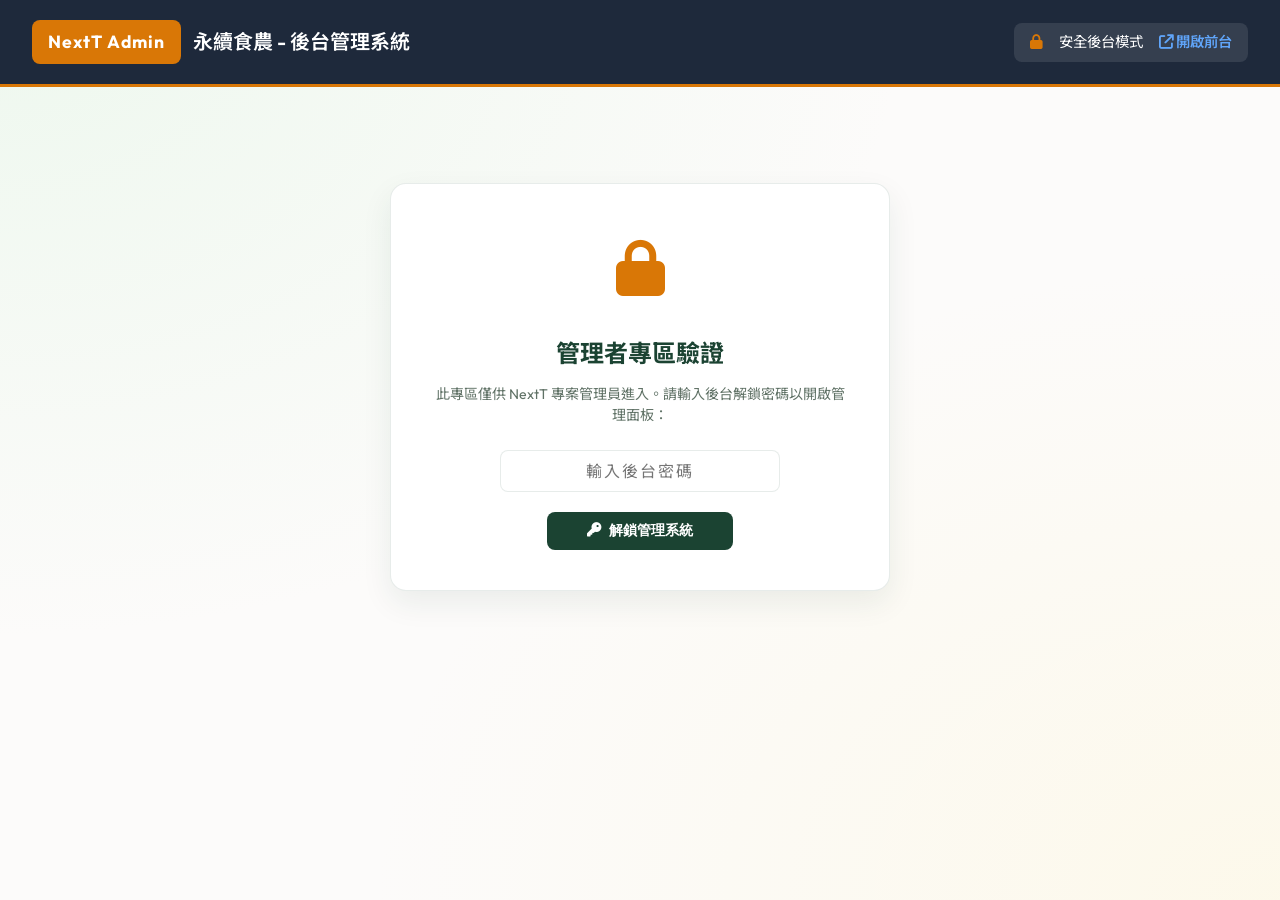
==== commit 2e4068a8: "Added admin.html password lock screen with password nextt20260718 and updated front-end KOL portal u" ====
--- a/admin.html
+++ b/admin.html
@@ -91,7 +91,27 @@
         </div>
     </header>
 
-    <div class="admin-container">
+    <!-- Admin Lock Screen Overlay -->
+    <div id="admin-lock-screen" style="max-width: 500px; margin: 6rem auto; background: white; padding: 2.5rem; border-radius: var(--radius-md); border: 1px solid var(--border-color); box-shadow: var(--shadow-medium); text-align: center;">
+        <div style="font-size: 3.5rem; color: var(--accent-orange); margin-bottom: 1.25rem;">
+            <i class="fa-solid fa-lock"></i>
+        </div>
+        <h2 style="color: var(--primary); font-size: 1.5rem; margin-bottom: 0.75rem;">管理者專區驗證</h2>
+        <p style="color: var(--text-muted); font-size: 0.88rem; line-height: 1.5; margin-bottom: 1.5rem;">
+            此專區僅供 NextT 專案管理員進入。請輸入後台解鎖密碼以開啟管理面板：
+        </p>
+        <div style="margin-bottom: 1.25rem;">
+            <input type="password" id="admin-password-input" class="form-input-text" style="width: 100%; max-width: 280px; padding: 0.6rem; text-align: center; font-size: 1rem; border: 1px solid var(--border-color); border-radius: var(--radius-sm); letter-spacing: 2px;" placeholder="輸入後台密碼">
+        </div>
+        <button id="admin-unlock-btn" class="btn btn-primary" style="padding: 0.6rem 2.5rem; font-weight: 600; cursor: pointer; border-radius: var(--radius-sm);">
+            <i class="fa-solid fa-key"></i> 解鎖管理系統
+        </button>
+        <p id="admin-error-msg" style="color: #ef4444; font-size: 0.85rem; margin-top: 1.25rem; font-weight: 600; display: none;"></p>
+    </div>
+
+    <!-- Admin Content Screen (Hidden by default) -->
+    <div id="admin-content-screen" style="display: none;">
+        <div class="admin-container">
         <div class="hero" style="margin-bottom: 2rem; text-align: left; padding: 1.5rem 0;">
             <h1 style="font-size: 2.2rem; color: var(--primary);"><i class="fa-solid fa-wand-magic-sparkles"></i> 合作業者 AI 故事特助</h1>
             <p>小農與旅創業者無需填寫繁瑣表格，在此貼上官網連結或 IG 貼文，AI 即自動精煉品牌故事與 ESG 量化指標，確認發佈後將**即時與前台聯動更新**！</p>
@@ -256,7 +276,8 @@
             </table>
         </div>
     </div>
-
-    <script src="app.js"></script>
+    </div> <!-- End admin-content-screen -->
+
+    <script src="app.js?v=11"></script>
 </body>
 </html>
--- a/style.css
+++ b/style.css
@@ -318,6 +318,16 @@
     box-shadow: 0 4px 12px rgba(24, 119, 242, 0.3) !important;
 }
 
+.btn-shopee {
+    background-color: #ea580c !important;
+    color: white !important;
+    border: none !important;
+}
+.btn-shopee:hover {
+    background-color: #d03f00 !important;
+    box-shadow: 0 4px 12px rgba(234, 88, 12, 0.3) !important;
+}
+
 /* Info display block next to table */
 .table-interactive-row {
     display: grid;
@@ -1115,10 +1125,10 @@
     background: #ffffff;
     border: 1px solid var(--morandi-border);
     border-radius: var(--radius-md);
-    padding: 1.25rem;
+    padding: 1rem;
     display: flex;
     flex-direction: column;
-    gap: 1.25rem;
+    gap: 0.75rem;
     box-shadow: 0 4px 20px rgba(79, 111, 143, 0.04);
     transition: var(--transition-smooth);
     overflow: hidden;
@@ -1137,13 +1147,17 @@
     flex-direction: column;
     justify-content: center;
     align-items: center;
-    padding: 2rem;
+    padding: 1.25rem;
     text-align: center;
     color: white;
     position: relative;
     overflow: hidden;
-    min-height: 180px;
+    min-height: 140px;
     box-shadow: inset 0 0 20px rgba(0,0,0,0.1);
+}
+
+.pairing-visual:hover .gallery-zoom-overlay {
+    opacity: 1 !important;
 }
 
 .pairing-visual-title {
@@ -1195,15 +1209,15 @@
 }
 
 .pairing-desc {
-    font-size: 0.85rem;
+    font-size: 0.82rem;
     color: var(--text-muted);
     font-style: italic;
     background: var(--morandi-blue-light);
     border-left: 3px solid var(--morandi-blue-medium);
-    padding: 0.75rem 1rem;
+    padding: 0.5rem 0.75rem;
     border-radius: 0 var(--radius-sm) var(--radius-sm) 0;
-    margin-bottom: 1rem;
-    line-height: 1.5;
+    margin-bottom: 0.75rem;
+    line-height: 1.4;
 }
 
 .pairing-footer {
@@ -1628,6 +1642,12 @@
 .image-modal-close:hover {
     color: var(--accent-orange);
     transform: rotate(90deg);
+}
+
+.image-modal-prev:hover, .image-modal-next:hover {
+    background: rgba(239, 110, 36, 0.8) !important;
+    color: white !important;
+    transform: translateY(-50%) scale(1.1);
 }
 
 /* ==================== EVENT ORIGIN SECTION ==================== */
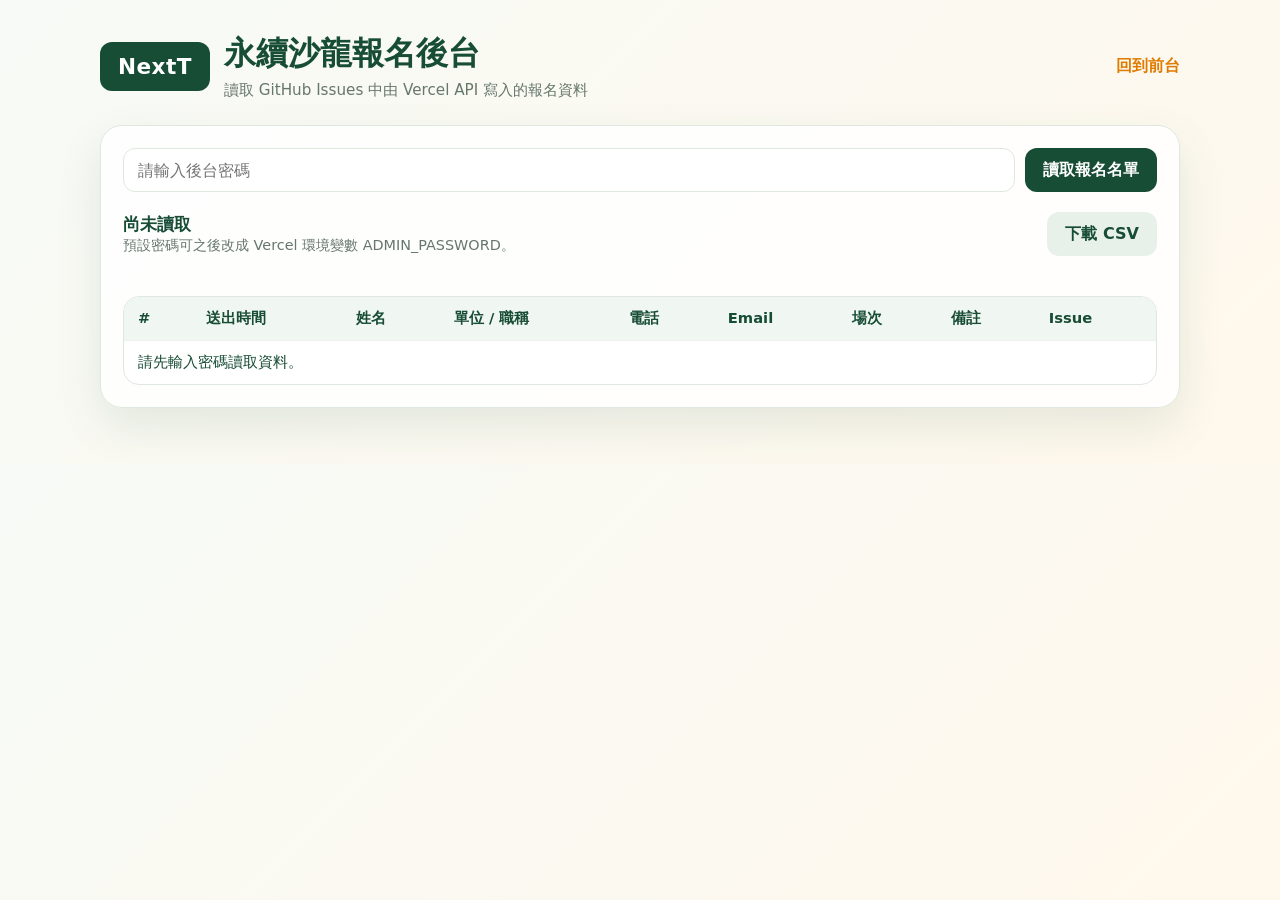
==== commit 28180a59: "Add Vercel RSVP backend" ====
--- a/admin.html
+++ b/admin.html
@@ -1,283 +1,335 @@
 <!DOCTYPE html>
-<html lang="zh-TW">
+<html lang="zh-Hant">
 <head>
     <meta charset="UTF-8">
     <meta name="viewport" content="width=device-width, initial-scale=1.0">
-    <title>【後台管理】NextT 永續食農 AI 故事特助</title>
-    <meta name="robots" content="noindex, nofollow, noarchive">
-    <link rel="stylesheet" href="style.css">
-    <!-- FontAwesome for icons -->
-    <link rel="stylesheet" href="https://cdnjs.cloudflare.com/ajax/libs/font-awesome/6.4.0/css/all.min.css">
+    <title>NextT 永續沙龍報名後台</title>
     <style>
-        /* Admin-specific layout adjustments */
-        .admin-header {
-            background: #1e293b;
+        :root {
+            --primary: #174c35;
+            --accent: #df7b00;
+            --bg: #f7faf6;
+            --border: #dfe8df;
+            --muted: #66776c;
+        }
+
+        * { box-sizing: border-box; }
+
+        body {
+            margin: 0;
+            font-family: "Noto Sans TC", "Microsoft JhengHei", system-ui, sans-serif;
+            color: var(--primary);
+            background: linear-gradient(135deg, #f7faf6, #fff8ec);
+        }
+
+        .wrap {
+            max-width: 1120px;
+            margin: 0 auto;
+            padding: 32px 20px 56px;
+        }
+
+        .header {
+            display: flex;
+            justify-content: space-between;
+            gap: 16px;
+            align-items: center;
+            margin-bottom: 24px;
+        }
+
+        .brand {
+            display: flex;
+            gap: 14px;
+            align-items: center;
+        }
+
+        .logo {
+            background: var(--primary);
             color: white;
-            border-bottom: 3px solid var(--accent-orange);
-        }
-        .admin-header .logo-badge {
-            background: var(--accent-orange);
-        }
-        .admin-header .logo-title {
+            border-radius: 12px;
+            padding: 12px 18px;
+            font-size: 1.35rem;
+            font-weight: 800;
+            letter-spacing: 0.02em;
+        }
+
+        h1 {
+            margin: 0;
+            font-size: clamp(1.45rem, 3vw, 2rem);
+        }
+
+        .subtitle {
+            margin: 4px 0 0;
+            color: var(--muted);
+            font-size: 0.95rem;
+        }
+
+        .card {
+            background: rgba(255, 255, 255, 0.88);
+            border: 1px solid var(--border);
+            border-radius: 22px;
+            box-shadow: 0 18px 45px rgba(23, 76, 53, 0.1);
+            padding: 22px;
+        }
+
+        .login {
+            display: grid;
+            grid-template-columns: 1fr auto;
+            gap: 10px;
+            margin-bottom: 20px;
+        }
+
+        input, button {
+            min-height: 44px;
+            border-radius: 12px;
+            border: 1px solid var(--border);
+            font: inherit;
+        }
+
+        input {
+            padding: 0 14px;
+            color: #18392b;
+            background: white;
+        }
+
+        button {
+            border: 0;
+            padding: 0 18px;
             color: white;
-        }
-        .admin-container {
-            max-width: 1200px;
-            margin: 2rem auto;
-            padding: 0 1.5rem;
-        }
-        .admin-nav-info {
+            background: var(--primary);
+            font-weight: 700;
+            cursor: pointer;
+        }
+
+        button.secondary {
+            color: var(--primary);
+            background: #e8f0ea;
+        }
+
+        .toolbar {
             display: flex;
+            justify-content: space-between;
             align-items: center;
-            gap: 1rem;
+            gap: 12px;
+            margin: 12px 0 16px;
+            flex-wrap: wrap;
+        }
+
+        .count {
+            font-size: 1.05rem;
+            font-weight: 800;
+        }
+
+        .hint {
+            color: var(--muted);
             font-size: 0.9rem;
-            background: rgba(255,255,255,0.1);
-            padding: 0.5rem 1rem;
-            border-radius: var(--radius-sm);
-        }
-        .current-brands-list {
-            margin-top: 3rem;
+        }
+
+        .table-wrap {
+            overflow-x: auto;
+            border: 1px solid var(--border);
+            border-radius: 16px;
             background: white;
-            border: 1px solid var(--border-color);
-            border-radius: var(--radius-md);
-            padding: 2rem;
-            box-shadow: var(--shadow-subtle);
-        }
-        .brands-table {
+        }
+
+        table {
             width: 100%;
             border-collapse: collapse;
-            margin-top: 1rem;
-            font-size: 0.9rem;
-        }
-        .brands-table th, .brands-table td {
+            min-width: 920px;
+        }
+
+        th, td {
             text-align: left;
-            padding: 0.75rem 1rem;
-            border-bottom: 1px solid #f0f0f0;
-        }
-        .brands-table th {
-            background: #f8fafc;
+            vertical-align: top;
+            padding: 12px 14px;
+            border-bottom: 1px solid #edf2ee;
+            font-size: 0.92rem;
+        }
+
+        th {
+            background: #f0f6f1;
             color: var(--primary);
-            font-weight: 600;
-        }
-        .reset-btn {
-            background: #ef4444;
-            color: white;
-            padding: 0.5rem 1rem;
-            border-radius: var(--radius-sm);
-            border: none;
-            cursor: pointer;
-            font-size: 0.8rem;
-            font-weight: 600;
-            transition: var(--transition-smooth);
-        }
-        .reset-btn:hover {
-            background: #dc2626;
+            white-space: nowrap;
+        }
+
+        tr:last-child td { border-bottom: 0; }
+
+        .status {
+            min-height: 24px;
+            margin: 8px 0 0;
+            color: var(--muted);
+        }
+
+        .error { color: #b42318; }
+        .success { color: var(--primary); }
+
+        a {
+            color: var(--accent);
+            font-weight: 700;
+            text-decoration: none;
+        }
+
+        @media (max-width: 720px) {
+            .header { align-items: flex-start; flex-direction: column; }
+            .login { grid-template-columns: 1fr; }
+            .card { padding: 16px; border-radius: 18px; }
         }
     </style>
 </head>
 <body>
-
-    <header class="admin-header">
-        <div class="logo-container">
-            <span class="logo-badge">NextT Admin</span>
-            <span class="logo-title">永續食農 - 後台管理系統</span>
-        </div>
-        <div class="admin-nav-info">
-            <i class="fa-solid fa-lock" style="color: var(--accent-orange);"></i>
-            <span>安全後台模式</span>
-            <a href="index.html" target="_blank" style="color: #60a5fa; text-decoration: none; font-weight: 600;">
-                <i class="fa-solid fa-arrow-up-right-from-square"></i> 開啟前台
-            </a>
-        </div>
-    </header>
-
-    <!-- Admin Lock Screen Overlay -->
-    <div id="admin-lock-screen" style="max-width: 500px; margin: 6rem auto; background: white; padding: 2.5rem; border-radius: var(--radius-md); border: 1px solid var(--border-color); box-shadow: var(--shadow-medium); text-align: center;">
-        <div style="font-size: 3.5rem; color: var(--accent-orange); margin-bottom: 1.25rem;">
-            <i class="fa-solid fa-lock"></i>
-        </div>
-        <h2 style="color: var(--primary); font-size: 1.5rem; margin-bottom: 0.75rem;">管理者專區驗證</h2>
-        <p style="color: var(--text-muted); font-size: 0.88rem; line-height: 1.5; margin-bottom: 1.5rem;">
-            此專區僅供 NextT 專案管理員進入。請輸入後台解鎖密碼以開啟管理面板：
-        </p>
-        <div style="margin-bottom: 1.25rem;">
-            <input type="password" id="admin-password-input" class="form-input-text" style="width: 100%; max-width: 280px; padding: 0.6rem; text-align: center; font-size: 1rem; border: 1px solid var(--border-color); border-radius: var(--radius-sm); letter-spacing: 2px;" placeholder="輸入後台密碼">
-        </div>
-        <button id="admin-unlock-btn" class="btn btn-primary" style="padding: 0.6rem 2.5rem; font-weight: 600; cursor: pointer; border-radius: var(--radius-sm);">
-            <i class="fa-solid fa-key"></i> 解鎖管理系統
-        </button>
-        <p id="admin-error-msg" style="color: #ef4444; font-size: 0.85rem; margin-top: 1.25rem; font-weight: 600; display: none;"></p>
-    </div>
-
-    <!-- Admin Content Screen (Hidden by default) -->
-    <div id="admin-content-screen" style="display: none;">
-        <div class="admin-container">
-        <div class="hero" style="margin-bottom: 2rem; text-align: left; padding: 1.5rem 0;">
-            <h1 style="font-size: 2.2rem; color: var(--primary);"><i class="fa-solid fa-wand-magic-sparkles"></i> 合作業者 AI 故事特助</h1>
-            <p>小農與旅創業者無需填寫繁瑣表格，在此貼上官網連結或 IG 貼文，AI 即自動精煉品牌故事與 ESG 量化指標，確認發佈後將**即時與前台聯動更新**！</p>
-        </div>
-        
-        <div class="ai-portal-grid">
-            <!-- Inputs -->
-            <div class="ai-input-card">
-                <h3><i class="fa-solid fa-robot"></i> 第一步：貼上現有素材</h3>
-                <div class="form-group">
-                    <label for="ai-web-url">品牌官方網站或專頁 URL</label>
-                    <input type="url" class="form-input-text" id="ai-web-url" placeholder="https://www.example.com">
-                </div>
-                <div class="form-group">
-                    <label for="ai-ig-post">複製貼上最近的一篇 IG/FB 貼文或產品介紹文字</label>
-                    <textarea class="form-input-text" id="ai-ig-post" rows="8" placeholder="例如：川涌果園今年柑橘大豐收！我們堅持用手作柑橘米香與冰柑橘果醋，全部人工除草，不灑農藥，雖然累但是對土地好。請大家支持台灣在地果農..."></textarea>
-                </div>
-                
-                <!-- Target Brand Selector -->
-                <div class="form-group" style="margin-top: 1rem;">
-                    <label for="ai-brand-target">請選擇要更新的品牌業者</label>
-                    <select class="form-input-text" id="ai-brand-target">
-                        <option value="chuanyong">川涌果園</option>
-                        <option value="yufu">一夫水產</option>
-                        <option value="yunchang">緣長好事</option>
-                        <option value="xingfu">幸福良食</option>
-                        <option value="xingfu-tea">幸福良食 (黑豆茶)</option>
-                        <option value="chuanyong-vinegar">川涌果園 (果醋)</option>
-                    </select>
-                </div>
-                
-                <button class="btn btn-primary" id="ai-run-btn" style="width: 100%; margin-top: 1rem;">
-                    <i class="fa-solid fa-wand-magic-sparkles"></i> 啟動 AI 智能解析與行銷潤飾
-                </button>
-            </div>
-            
-            <!-- Output Display -->
-            <div class="ai-output-card" id="ai-output-card">
-                <!-- Empty State -->
-                <div class="ai-empty-state" id="ai-empty-state">
-                    <i class="fa-solid fa-sparkles"></i>
-                    <p>在左側輸入素材並啟動 AI 特助，系統將在此呈現高質感的 ESG 提案文案、自動產生的業者標籤與數據指標。</p>
-                </div>
-                
-                <!-- Loading State -->
-                <div class="ai-loading-state" id="ai-loading-state">
-                    <div class="ai-loading-spinner"></div>
-                    <h4>AI 正在閱讀您的官網與分析 IG 貼文...</h4>
-                    <p style="font-size: 0.85rem; opacity: 0.8; margin-top: 0.5rem;">提取核心價值 -> 精煉 B2B 文案 -> 對應 ESG 量化指標</p>
-                </div>
-                
-                <!-- Results State -->
-                <div class="ai-results-state" id="ai-results-state">
-                    <div class="ai-output-title">
-                        <i class="fa-solid fa-circle-check" style="color: var(--accent-orange-light);"></i> AI 智能生成品牌報告
-                    </div>
-                    
-                    <div class="diff-container">
-                        <div class="diff-label">原輸入素材摘要</div>
-                        <div class="diff-content" id="ai-original-summary" style="opacity: 0.7; font-size: 0.85rem;"></div>
-                    </div>
-                    
-                    <div class="diff-container">
-                        <div class="diff-label">AI 潤飾後：B2B & ESG 故事行銷文案</div>
-                        <div class="diff-content" id="ai-refined-story" style="font-weight: 500;"></div>
-                    </div>
-                    
-                    <div class="diff-container">
-                        <div class="diff-label">AI 自動萃取的 ESG 特色標籤</div>
-                        <div class="diff-tags" id="ai-generated-tags"></div>
-                    </div>
-                    
-                    <div class="diff-container">
-                        <div class="diff-label">AI 量化 ESG 目標對應</div>
-                        <div class="diff-content" id="ai-esg-goals" style="font-size: 0.85rem;"></div>
-                    </div>
-                    
-                    <button class="btn btn-accent" id="ai-save-btn" style="align-self: flex-end;">
-                        <i class="fa-solid fa-cloud-arrow-up"></i> 確認發佈並更新前台
-                    </button>
+    <main class="wrap">
+        <header class="header">
+            <div class="brand">
+                <div class="logo">NextT</div>
+                <div>
+                    <h1>永續沙龍報名後台</h1>
+                    <p class="subtitle">讀取 GitHub Issues 中由 Vercel API 寫入的報名資料</p>
                 </div>
             </div>
-        </div>
-
-        <!-- Brands Management Dashboard -->
-        <div class="current-brands-list">
-            <div style="display: flex; justify-content: space-between; align-items: center; border-bottom: 2px solid var(--border-color); padding-bottom: 1rem;">
-                <h3 style="color: var(--primary);"><i class="fa-solid fa-list-check"></i> 目前已發佈之業者資料狀態</h3>
-                <button class="reset-btn" id="reset-db-btn"><i class="fa-solid fa-rotate-left"></i> 重設為預設展示資料</button>
+            <a href="./index.html">回到前台</a>
+        </header>
+
+        <section class="card">
+            <div class="login">
+                <input id="password" type="password" placeholder="請輸入後台密碼" autocomplete="current-password">
+                <button id="loadBtn">讀取報名名單</button>
             </div>
-            
-            <table class="brands-table">
-                <thead>
-                    <tr>
-                        <th>品牌名稱</th>
-                        <th>主打特色</th>
-                        <th>標籤</th>
-                        <th>最新故事內容簡介</th>
-                        <th>資料來源</th>
-                    </tr>
-                </thead>
-                <tbody id="admin-brands-table-body">
-                    <!-- Loaded dynamically -->
-                </tbody>
-        </div>
-
-        <!-- KOL Matchmaking Requests Table -->
-        <div class="current-brands-list" style="margin-top: 2rem; border-color: #38bdf8;">
-            <div style="display: flex; justify-content: space-between; align-items: center; border-bottom: 2px solid var(--border-color); padding-bottom: 1rem;">
-                <h3 style="color: #0369a1;"><i class="fa-solid fa-people-arrows"></i> 第二波：盛德好 KOL 團購媒合登記結果</h3>
-                <span style="font-size: 0.8rem; background: #e0f2fe; color: #0369a1; padding: 0.25rem 0.75rem; border-radius: 12px; font-weight: 600;" id="kol-reg-count">共 0 筆申請</span>
+            <div class="toolbar">
+                <div>
+                    <div class="count" id="count">尚未讀取</div>
+                    <div class="hint">預設密碼可之後改成 Vercel 環境變數 ADMIN_PASSWORD。</div>
+                </div>
+                <button class="secondary" id="exportBtn" disabled>下載 CSV</button>
             </div>
-            
-            <table class="brands-table">
-                <thead>
-                    <tr>
-                        <th>申請時間</th>
-                        <th>品牌名稱</th>
-                        <th>主打團購方案</th>
-                        <th>分潤成數</th>
-                        <th>欲合作 KOL</th>
-                        <th>狀態</th>
-                    </tr>
-                </thead>
-                <tbody id="admin-kol-table-body">
-                    <tr>
-                        <td colspan="6" style="text-align: center; color: var(--text-muted); padding: 2rem;">尚無業者提交 KOL 媒合申請。請至前台「KOL合作專區」輸入密碼登記。</td>
-                    </tr>
-                </tbody>
-            </table>
-        </div>
-
-        <!-- RSVP Reservations Table -->
-        <div class="current-brands-list" style="margin-top: 2rem; border-color: #10b981;">
-            <div style="display: flex; justify-content: space-between; align-items: center; border-bottom: 2px solid var(--border-color); padding-bottom: 1rem;">
-                <h3 style="color: #047857;"><i class="fa-solid fa-calendar-check"></i> 第一波：7/18-7/19 活動沙龍預約報名名單</h3>
-                <div style="display: flex; gap: 0.75rem; align-items: center;">
-                    <span style="font-size: 0.8rem; background: #d1fae5; color: #047857; padding: 0.25rem 0.75rem; border-radius: 12px; font-weight: 600;" id="rsvp-reg-count">共 0 筆報名</span>
-                    <button class="btn btn-primary" id="export-rsvp-csv-btn" style="padding: 0.4rem 0.8rem; font-size: 0.8rem; background: #10b981; border: none; cursor: pointer;">
-                        <i class="fa-solid fa-file-csv"></i> 匯出 CSV 檔 (Excel 相容)
-                    </button>
-                </div>
+            <div class="status" id="status"></div>
+            <div class="table-wrap">
+                <table>
+                    <thead>
+                        <tr>
+                            <th>#</th>
+                            <th>送出時間</th>
+                            <th>姓名</th>
+                            <th>單位 / 職稱</th>
+                            <th>電話</th>
+                            <th>Email</th>
+                            <th>場次</th>
+                            <th>備註</th>
+                            <th>Issue</th>
+                        </tr>
+                    </thead>
+                    <tbody id="tbody">
+                        <tr><td colspan="9">請先輸入密碼讀取資料。</td></tr>
+                    </tbody>
+                </table>
             </div>
-            
-            <table class="brands-table">
-                <thead>
-                    <tr>
-                        <th>登記時間</th>
-                        <th>姓名</th>
-                        <th>單位 / 職稱</th>
-                        <th>聯絡電話</th>
-                        <th>電子信箱</th>
-                        <th>預約場次</th>
-                        <th>備註 / 提問</th>
-                    </tr>
-                </thead>
-                <tbody id="admin-rsvp-table-body">
-                    <tr>
-                        <td colspan="7" style="text-align: center; color: var(--text-muted); padding: 2rem;">尚無貴賓提交 7/18-7/19 活動預約登記。</td>
-                    </tr>
-                </tbody>
-            </table>
-        </div>
-    </div>
-    </div> <!-- End admin-content-screen -->
-
-    <script src="app.js?v=11"></script>
+        </section>
+    </main>
+
+    <script>
+        const NEXTT_BACKEND_API_BASE = "https://nextt-sustainable-salon.vercel.app";
+        const API_BASE = window.location.hostname.endsWith(".vercel.app")
+            ? ""
+            : NEXTT_BACKEND_API_BASE.replace(/\/$/, "");
+        let currentItems = [];
+
+        const $ = (selector) => document.querySelector(selector);
+        const tbody = $("#tbody");
+        const statusEl = $("#status");
+        const countEl = $("#count");
+        const exportBtn = $("#exportBtn");
+
+        function escapeHtml(value) {
+            return String(value || "")
+                .replaceAll("&", "&amp;")
+                .replaceAll("<", "&lt;")
+                .replaceAll(">", "&gt;")
+                .replaceAll('"', "&quot;");
+        }
+
+        function render(items) {
+            currentItems = items;
+            countEl.textContent = `目前 ${items.length} 筆報名`;
+            exportBtn.disabled = items.length === 0;
+
+            if (!items.length) {
+                tbody.innerHTML = '<tr><td colspan="9">目前尚無報名資料。</td></tr>';
+                return;
+            }
+
+            tbody.innerHTML = items.map((item, index) => `
+                <tr>
+                    <td>${index + 1}</td>
+                    <td>${escapeHtml(new Date(item.submittedAt || item.createdAt).toLocaleString())}</td>
+                    <td><strong>${escapeHtml(item.name)}</strong></td>
+                    <td>${escapeHtml(item.company)}</td>
+                    <td>${escapeHtml(item.phone)}</td>
+                    <td>${escapeHtml(item.email)}</td>
+                    <td>${escapeHtml(item.sessions)}</td>
+                    <td>${escapeHtml(item.notes)}</td>
+                    <td><a href="${item.url}" target="_blank" rel="noreferrer">#${item.id}</a></td>
+                </tr>
+            `).join("");
+        }
+
+        async function loadRsvps() {
+            const password = $("#password").value;
+            if (!password) {
+                statusEl.textContent = "請先輸入後台密碼。";
+                statusEl.className = "status error";
+                return;
+            }
+
+            statusEl.textContent = "讀取中...";
+            statusEl.className = "status";
+            $("#loadBtn").disabled = true;
+
+            try {
+                const response = await fetch(`${API_BASE}/api/admin`, {
+                    headers: { "X-Admin-Password": password }
+                });
+                const result = await response.json();
+                if (!response.ok || result.ok === false) {
+                    throw new Error(result.error || "後台讀取失敗");
+                }
+                render(result.items || []);
+                statusEl.textContent = "讀取完成。";
+                statusEl.className = "status success";
+            } catch (error) {
+                statusEl.textContent = error.message || "後台讀取失敗";
+                statusEl.className = "status error";
+            } finally {
+                $("#loadBtn").disabled = false;
+            }
+        }
+
+        function downloadCsv() {
+            const headers = ["送出時間", "姓名", "單位/職稱", "電話", "Email", "場次", "備註", "Issue"];
+            const rows = currentItems.map(item => [
+                new Date(item.submittedAt || item.createdAt).toLocaleString(),
+                item.name,
+                item.company,
+                item.phone,
+                item.email,
+                item.sessions,
+                item.notes,
+                item.url
+            ]);
+            const csv = [headers, ...rows]
+                .map(row => row.map(value => `"${String(value || "").replaceAll('"', '""')}"`).join(","))
+                .join("\n");
+            const blob = new Blob(["\uFEFF" + csv], { type: "text/csv;charset=utf-8" });
+            const url = URL.createObjectURL(blob);
+            const link = document.createElement("a");
+            link.href = url;
+            link.download = `nextt-rsvp-${new Date().toISOString().slice(0, 10)}.csv`;
+            link.click();
+            URL.revokeObjectURL(url);
+        }
+
+        $("#loadBtn").addEventListener("click", loadRsvps);
+        exportBtn.addEventListener("click", downloadCsv);
+        $("#password").addEventListener("keydown", (event) => {
+            if (event.key === "Enter") loadRsvps();
+        });
+    </script>
 </body>
 </html>
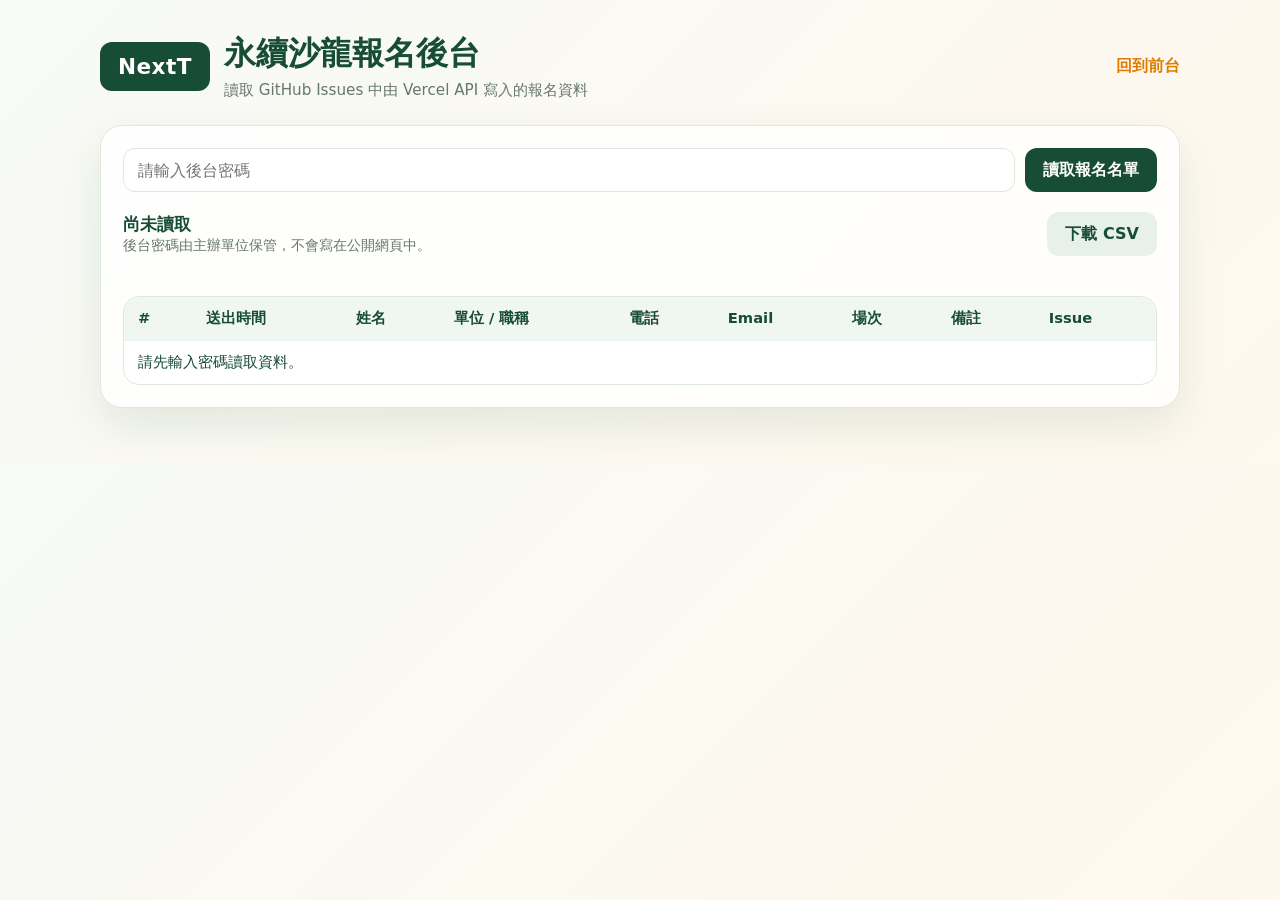
==== commit 0f691608: "Secure admin password handling" ====
--- a/admin.html
+++ b/admin.html
@@ -196,7 +196,7 @@
             <div class="toolbar">
                 <div>
                     <div class="count" id="count">尚未讀取</div>
-                    <div class="hint">預設密碼可之後改成 Vercel 環境變數 ADMIN_PASSWORD。</div>
+                    <div class="hint">後台密碼由主辦單位保管，不會寫在公開網頁中。</div>
                 </div>
                 <button class="secondary" id="exportBtn" disabled>下載 CSV</button>
             </div>
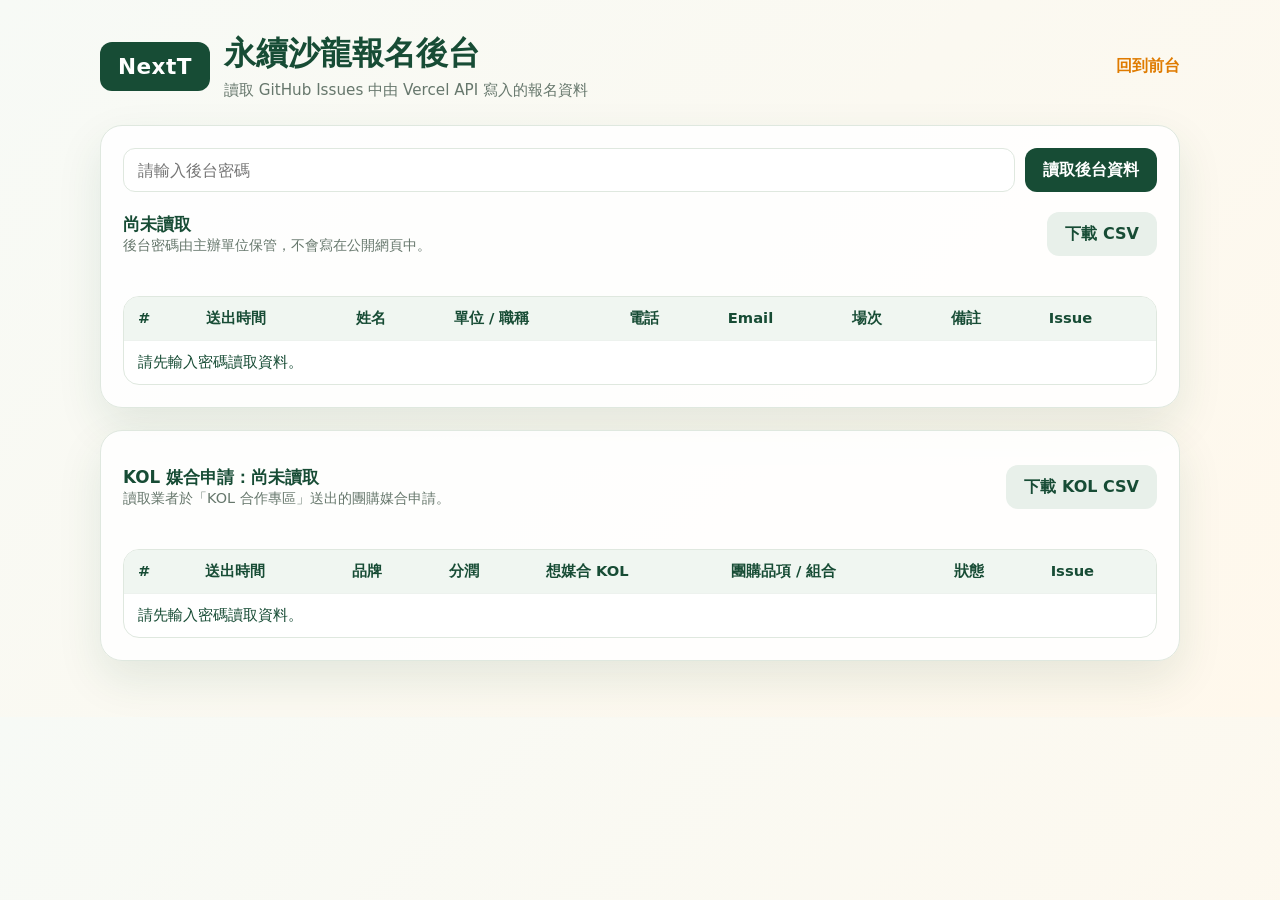
==== commit 2c4d60be: "Store submissions in private data repo" ====
--- a/admin.html
+++ b/admin.html
@@ -191,7 +191,7 @@
         <section class="card">
             <div class="login">
                 <input id="password" type="password" placeholder="請輸入後台密碼" autocomplete="current-password">
-                <button id="loadBtn">讀取報名名單</button>
+                <button id="loadBtn">讀取後台資料</button>
             </div>
             <div class="toolbar">
                 <div>
@@ -222,6 +222,36 @@
                 </table>
             </div>
         </section>
+
+        <section class="card" style="margin-top: 22px;">
+            <div class="toolbar">
+                <div>
+                    <div class="count" id="kolCount">KOL 媒合申請：尚未讀取</div>
+                    <div class="hint">讀取業者於「KOL 合作專區」送出的團購媒合申請。</div>
+                </div>
+                <button class="secondary" id="kolExportBtn" disabled>下載 KOL CSV</button>
+            </div>
+            <div class="status" id="kolStatus"></div>
+            <div class="table-wrap">
+                <table>
+                    <thead>
+                        <tr>
+                            <th>#</th>
+                            <th>送出時間</th>
+                            <th>品牌</th>
+                            <th>分潤</th>
+                            <th>想媒合 KOL</th>
+                            <th>團購品項 / 組合</th>
+                            <th>狀態</th>
+                            <th>Issue</th>
+                        </tr>
+                    </thead>
+                    <tbody id="kolTbody">
+                        <tr><td colspan="8">請先輸入密碼讀取資料。</td></tr>
+                    </tbody>
+                </table>
+            </div>
+        </section>
     </main>
 
     <script>
@@ -230,12 +260,17 @@
             ? ""
             : NEXTT_BACKEND_API_BASE.replace(/\/$/, "");
         let currentItems = [];
+        let currentKolItems = [];
 
         const $ = (selector) => document.querySelector(selector);
         const tbody = $("#tbody");
         const statusEl = $("#status");
         const countEl = $("#count");
         const exportBtn = $("#exportBtn");
+        const kolTbody = $("#kolTbody");
+        const kolStatusEl = $("#kolStatus");
+        const kolCountEl = $("#kolCount");
+        const kolExportBtn = $("#kolExportBtn");
 
         function escapeHtml(value) {
             return String(value || "")
@@ -265,6 +300,30 @@
                     <td>${escapeHtml(item.email)}</td>
                     <td>${escapeHtml(item.sessions)}</td>
                     <td>${escapeHtml(item.notes)}</td>
+                    <td><a href="${item.url}" target="_blank" rel="noreferrer">#${item.id}</a></td>
+                </tr>
+            `).join("");
+        }
+
+        function renderKols(items) {
+            currentKolItems = items;
+            kolCountEl.textContent = `KOL 媒合申請：目前 ${items.length} 筆`;
+            kolExportBtn.disabled = items.length === 0;
+
+            if (!items.length) {
+                kolTbody.innerHTML = '<tr><td colspan="8">目前尚無 KOL 媒合申請。</td></tr>';
+                return;
+            }
+
+            kolTbody.innerHTML = items.map((item, index) => `
+                <tr>
+                    <td>${index + 1}</td>
+                    <td>${escapeHtml(new Date(item.submittedAt || item.createdAt).toLocaleString())}</td>
+                    <td><strong>${escapeHtml(item.brandName)}</strong></td>
+                    <td>${escapeHtml(item.rate)}</td>
+                    <td>${escapeHtml(item.kols)}</td>
+                    <td>${escapeHtml(item.propose)}</td>
+                    <td>${escapeHtml(item.status)}</td>
                     <td><a href="${item.url}" target="_blank" rel="noreferrer">#${item.id}</a></td>
                 </tr>
             `).join("");
@@ -299,6 +358,43 @@
             } finally {
                 $("#loadBtn").disabled = false;
             }
+        }
+
+        async function loadKols(password) {
+            kolStatusEl.textContent = "讀取中...";
+            kolStatusEl.className = "status";
+
+            try {
+                const response = await fetch(`${API_BASE}/api/admin-kol`, {
+                    headers: { "X-Admin-Password": password }
+                });
+                const result = await response.json();
+                if (!response.ok || result.ok === false) {
+                    throw new Error(result.error || "KOL 後台讀取失敗");
+                }
+                renderKols(result.items || []);
+                kolStatusEl.textContent = "KOL 申請讀取完成。";
+                kolStatusEl.className = "status success";
+            } catch (error) {
+                kolStatusEl.textContent = error.message || "KOL 後台讀取失敗";
+                kolStatusEl.className = "status error";
+            }
+        }
+
+        async function loadAll() {
+            const password = $("#password").value;
+            if (!password) {
+                statusEl.textContent = "請先輸入後台密碼。";
+                statusEl.className = "status error";
+                kolStatusEl.textContent = "請先輸入後台密碼。";
+                kolStatusEl.className = "status error";
+                return;
+            }
+
+            $("#loadBtn").disabled = true;
+            await loadRsvps();
+            await loadKols(password);
+            $("#loadBtn").disabled = false;
         }
 
         function downloadCsv() {
@@ -325,10 +421,34 @@
             URL.revokeObjectURL(url);
         }
 
-        $("#loadBtn").addEventListener("click", loadRsvps);
+        function downloadKolCsv() {
+            const headers = ["送出時間", "品牌", "分潤", "想媒合 KOL", "團購品項/組合", "狀態", "Issue"];
+            const rows = currentKolItems.map(item => [
+                new Date(item.submittedAt || item.createdAt).toLocaleString(),
+                item.brandName,
+                item.rate,
+                item.kols,
+                item.propose,
+                item.status,
+                item.url
+            ]);
+            const csv = [headers, ...rows]
+                .map(row => row.map(value => `"${String(value || "").replaceAll('"', '""')}"`).join(","))
+                .join("\n");
+            const blob = new Blob(["\uFEFF" + csv], { type: "text/csv;charset=utf-8" });
+            const url = URL.createObjectURL(blob);
+            const link = document.createElement("a");
+            link.href = url;
+            link.download = `nextt-kol-${new Date().toISOString().slice(0, 10)}.csv`;
+            link.click();
+            URL.revokeObjectURL(url);
+        }
+
+        $("#loadBtn").addEventListener("click", loadAll);
         exportBtn.addEventListener("click", downloadCsv);
+        kolExportBtn.addEventListener("click", downloadKolCsv);
         $("#password").addEventListener("keydown", (event) => {
-            if (event.key === "Enter") loadRsvps();
+            if (event.key === "Enter") loadAll();
         });
     </script>
 </body>
